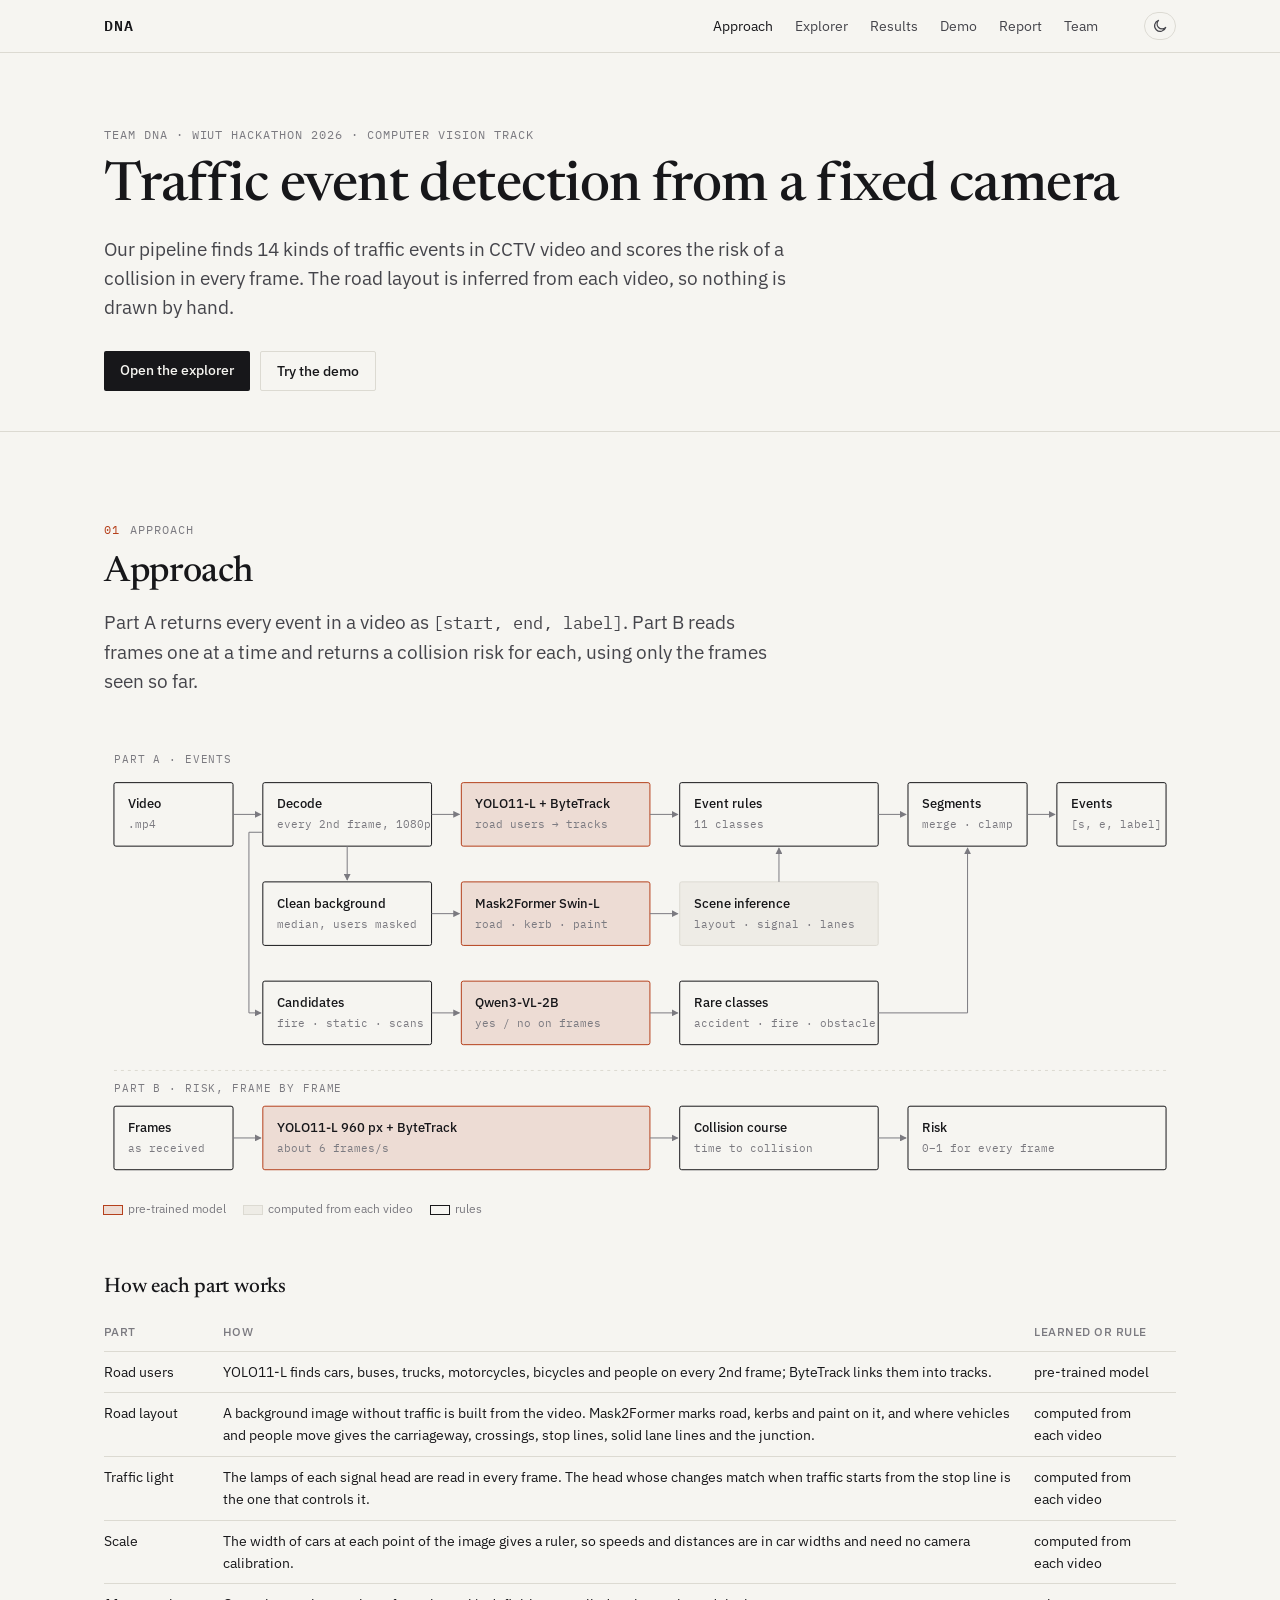
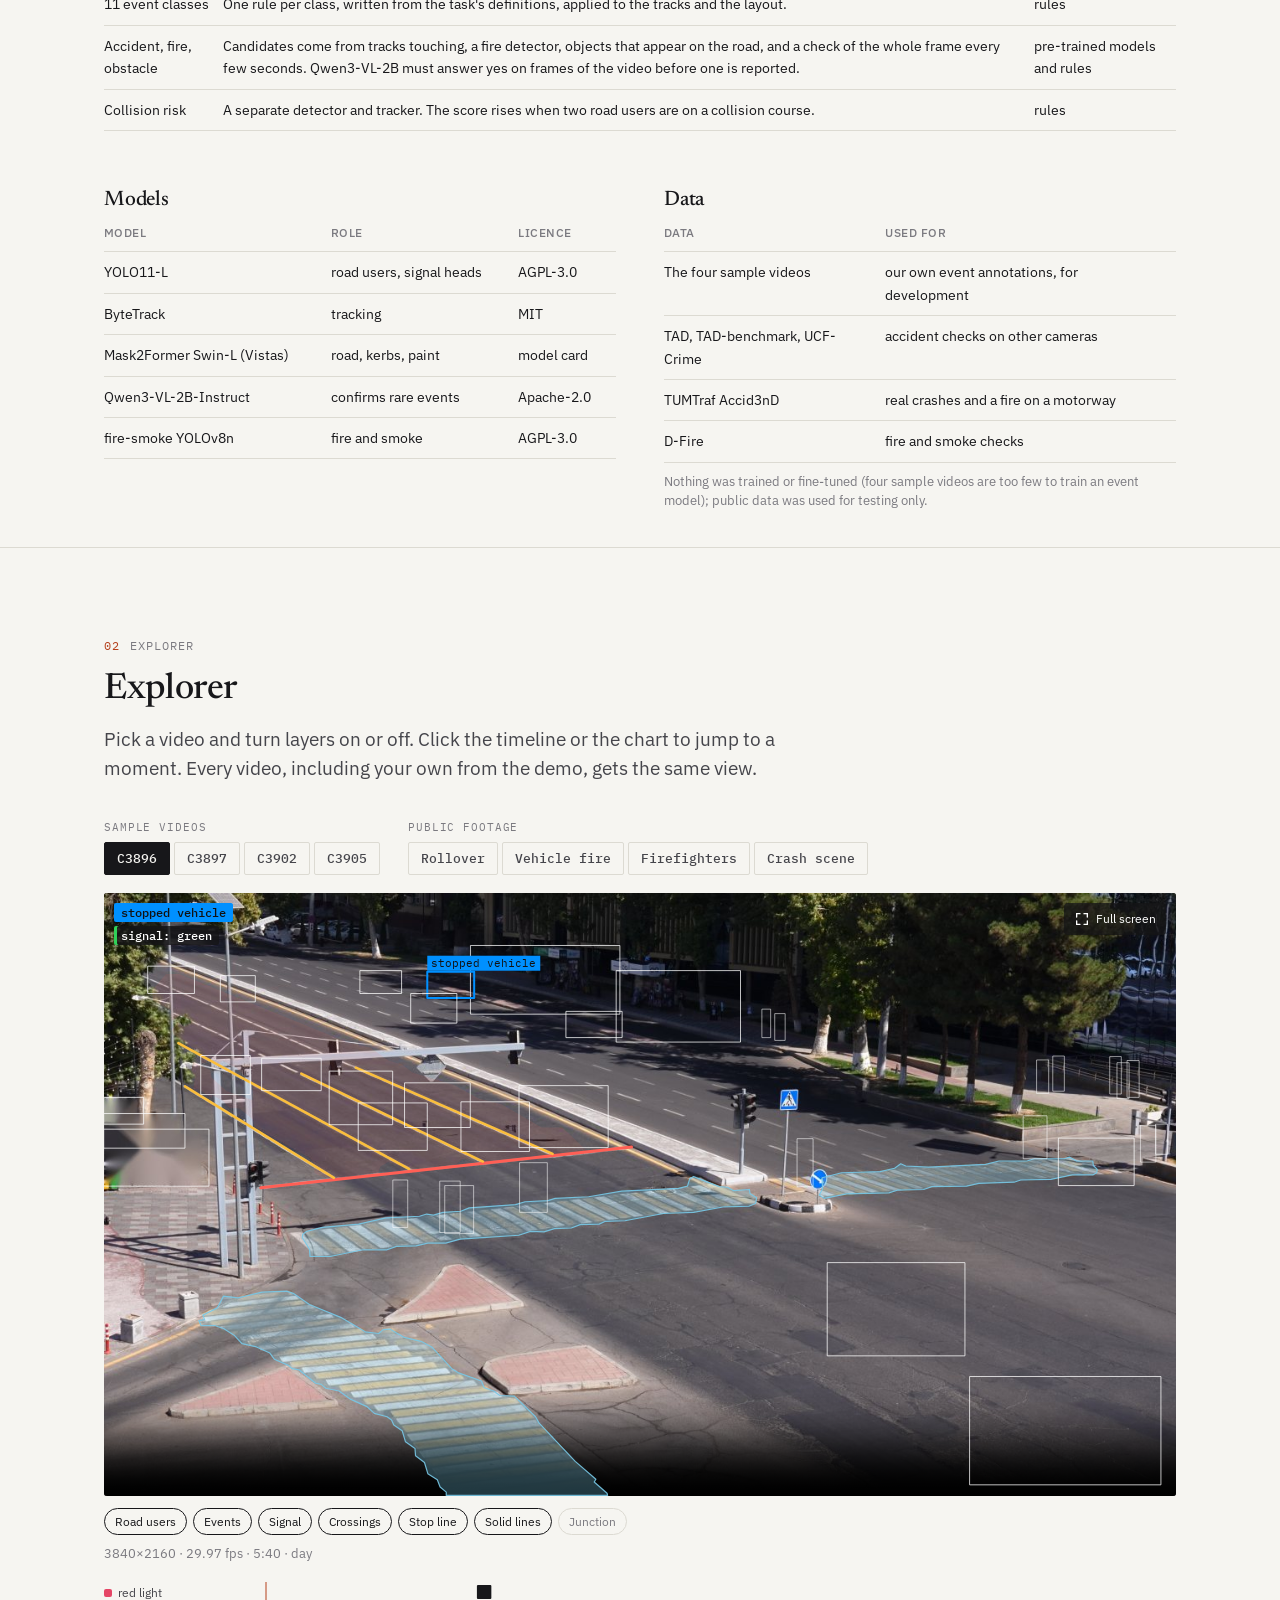
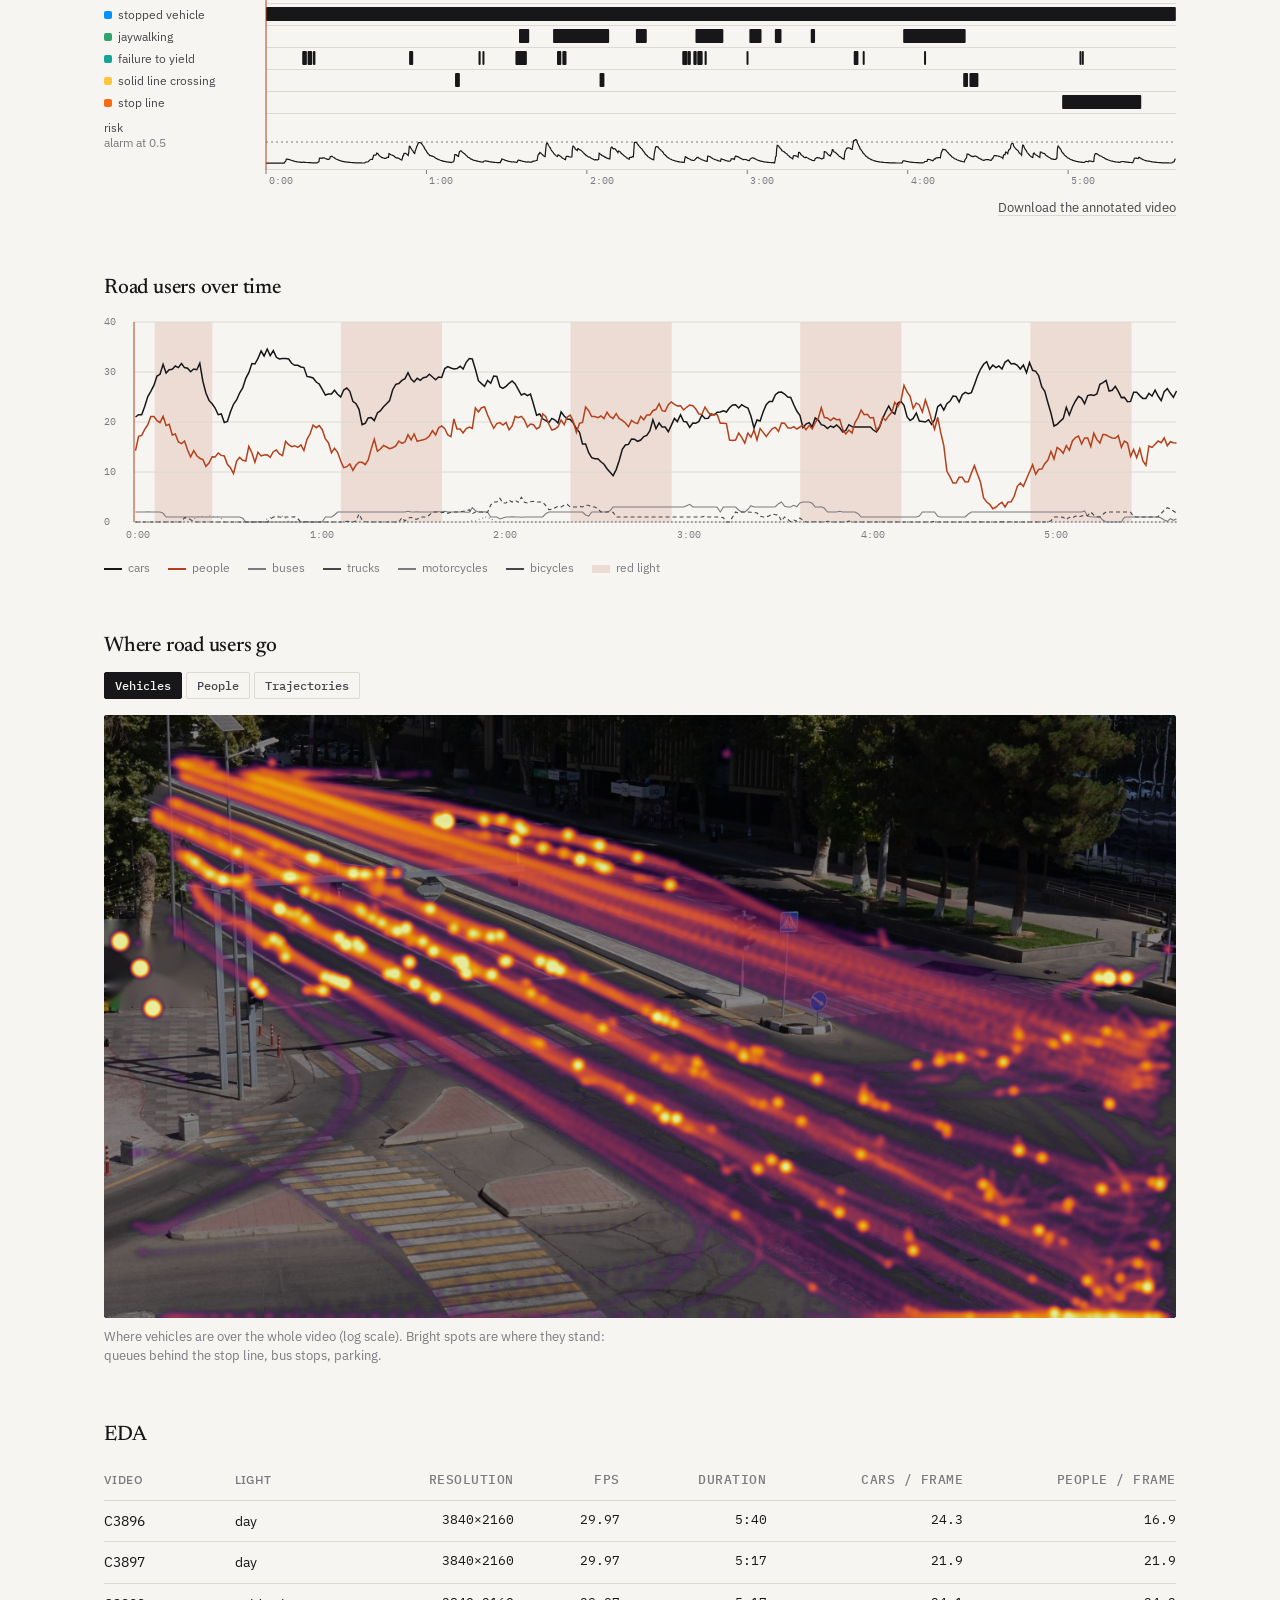
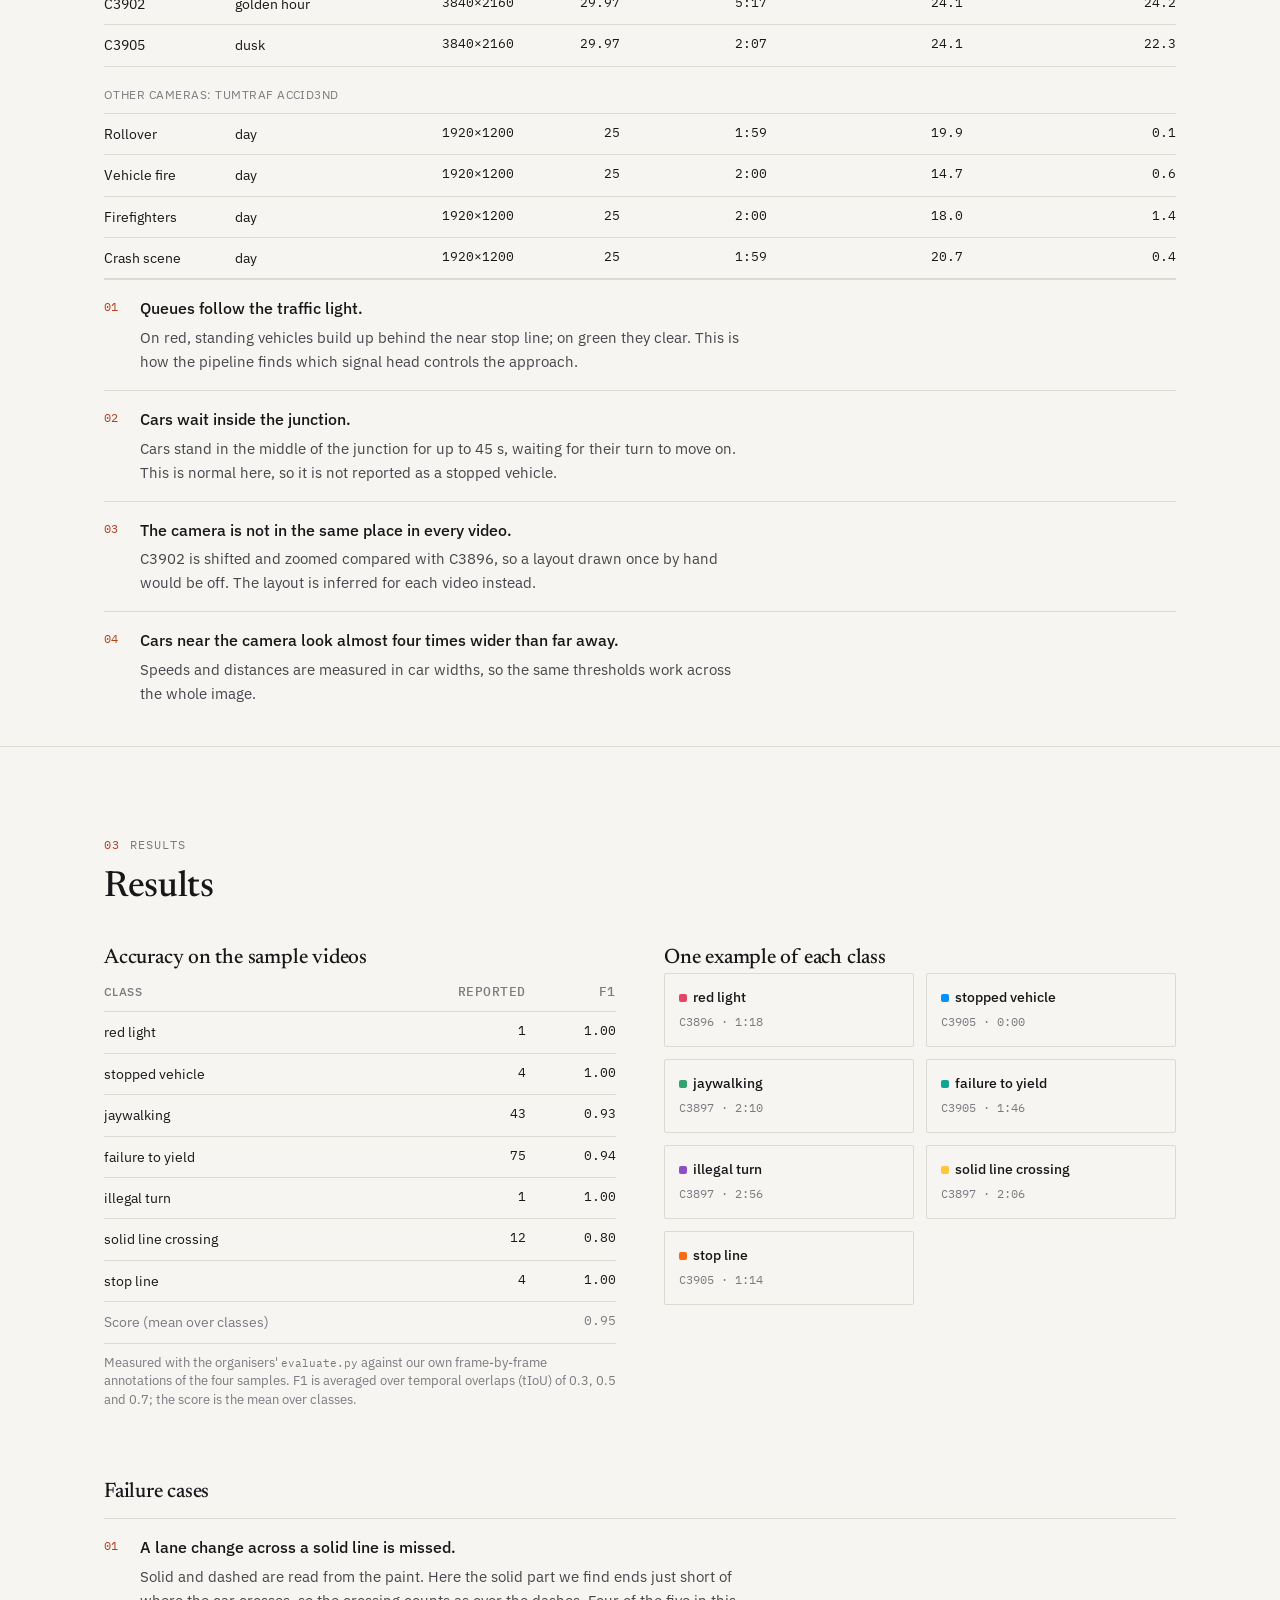
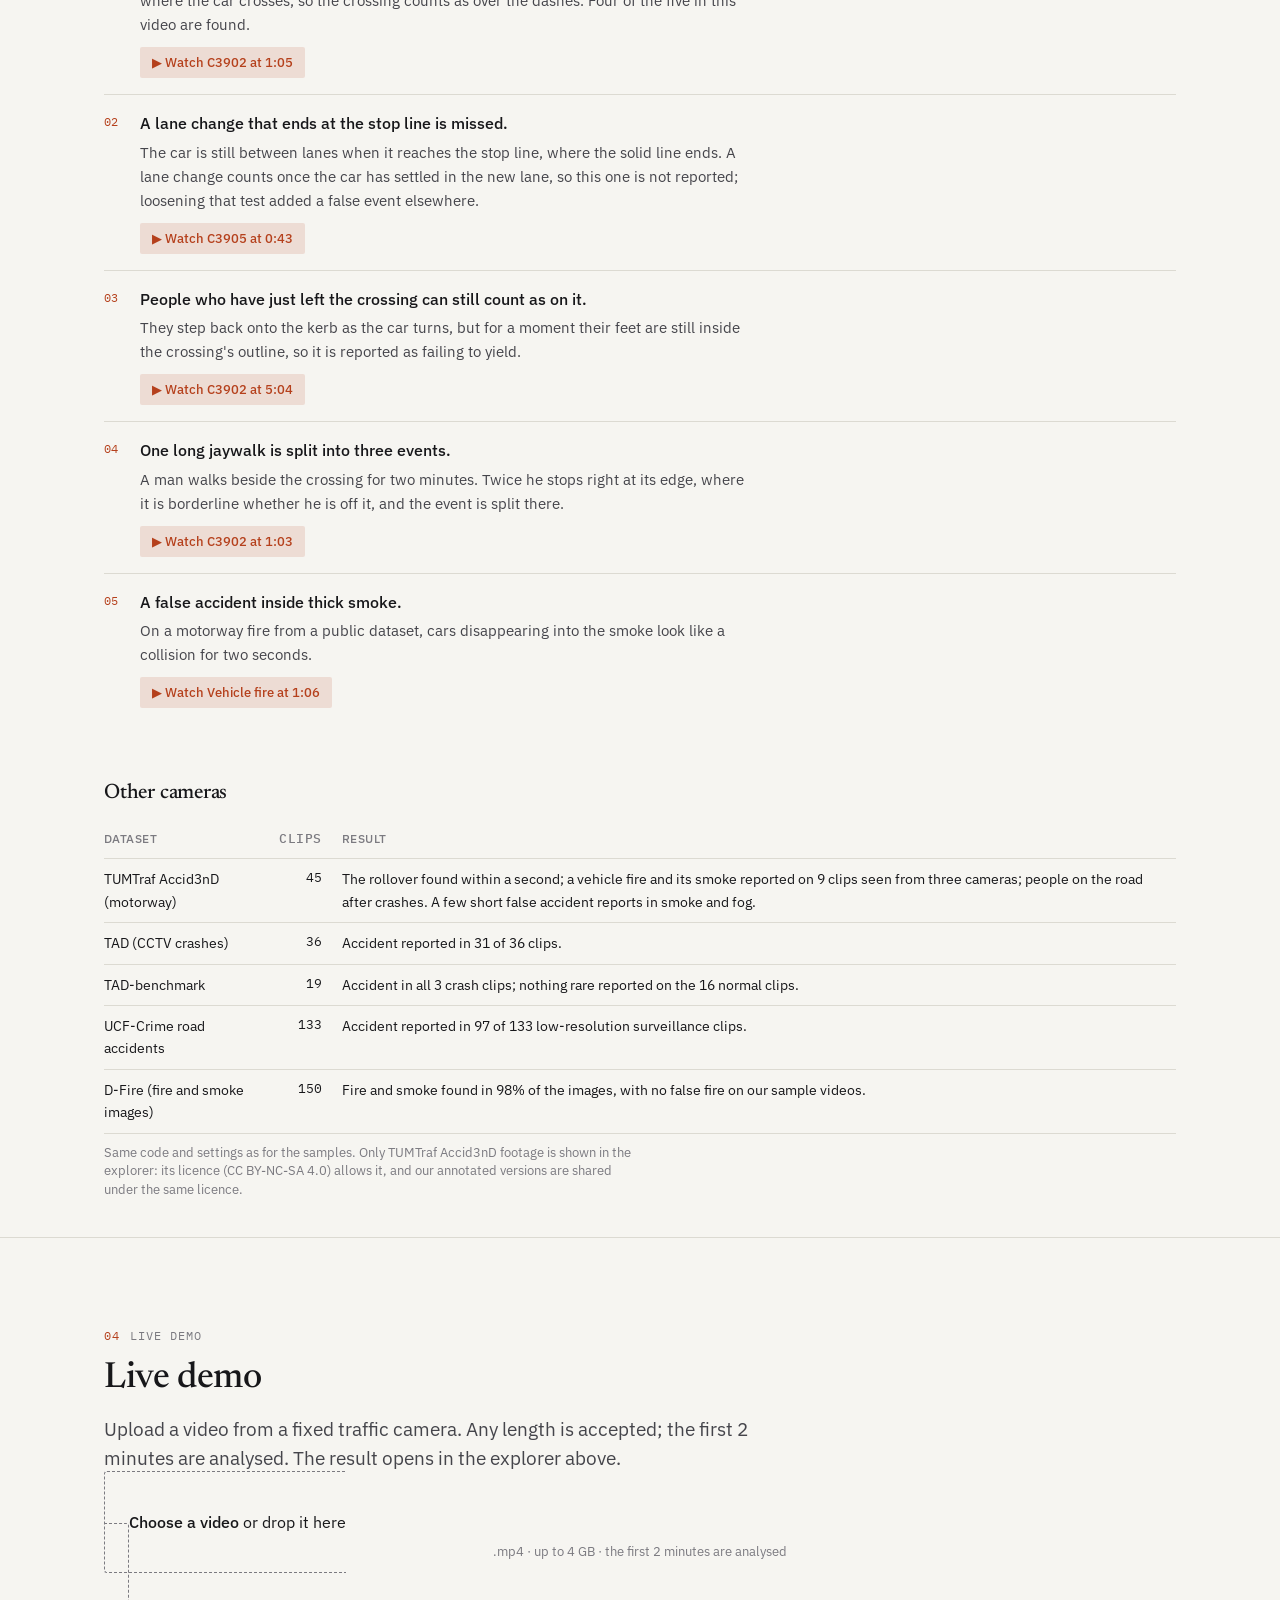
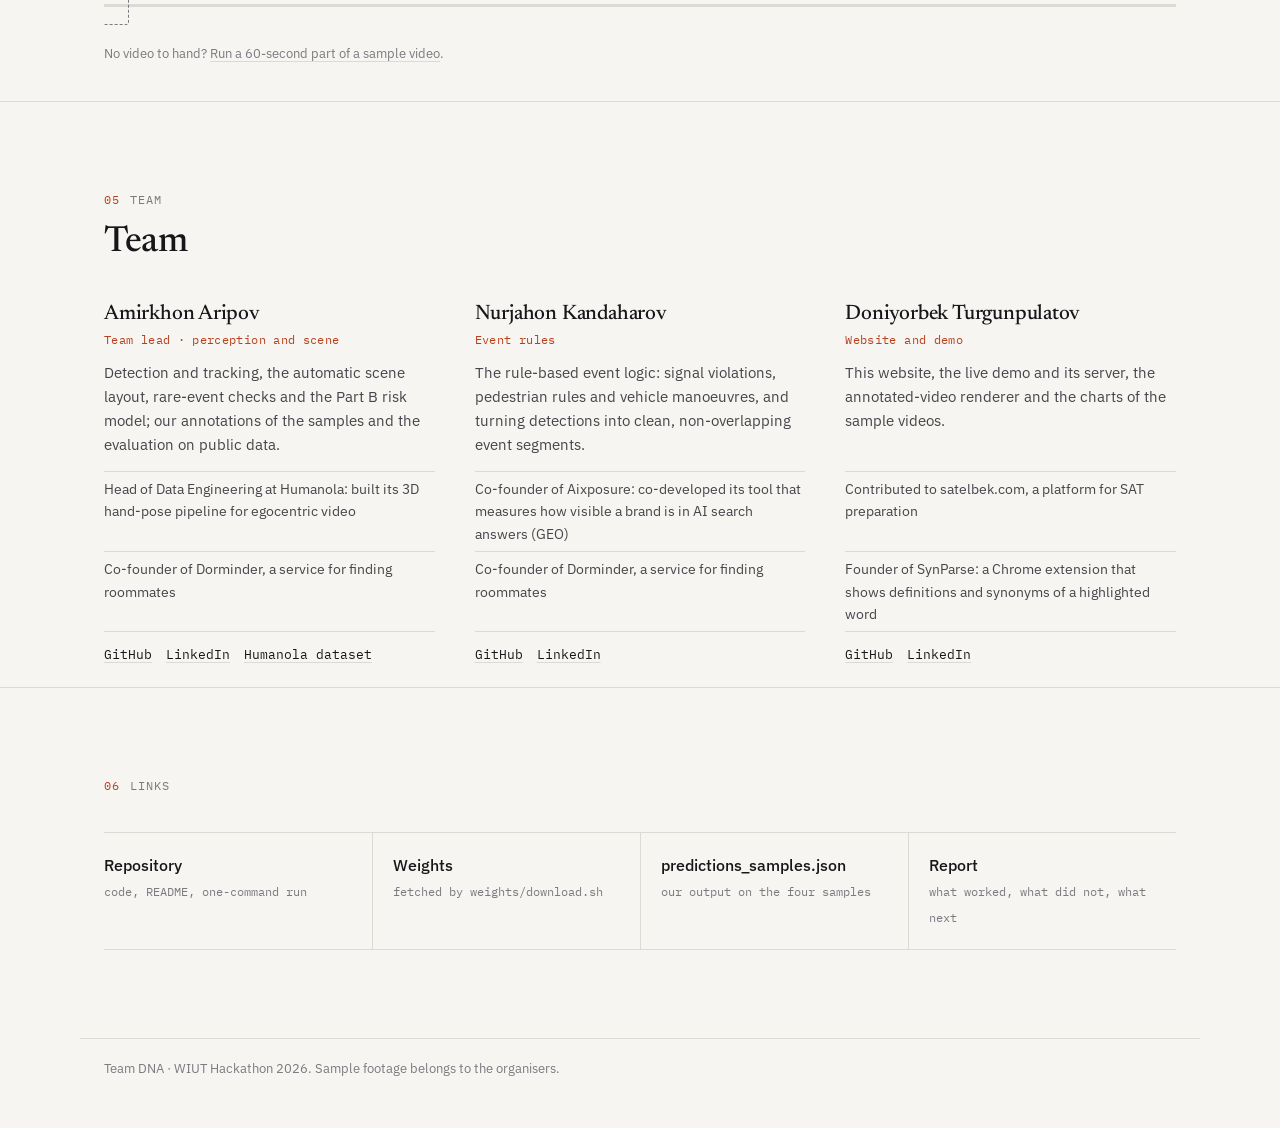
==== index.html @ f4c4dcb2 "Website" ====
<!doctype html>
<html lang="en">
<head>
<meta charset="utf-8">
<meta name="viewport" content="width=device-width, initial-scale=1">
<title>DNA — Traffic Event Detection</title>
<meta name="description" content="Team DNA, WIUT Hackathon 2026, computer vision track: traffic event detection and collision risk from a fixed CCTV camera.">
<link rel="preconnect" href="https://fonts.googleapis.com">
<link rel="preconnect" href="https://fonts.gstatic.com" crossorigin>
<link href="https://fonts.googleapis.com/css2?family=IBM+Plex+Mono:wght@400;500&family=IBM+Plex+Sans:wght@400;500&family=Newsreader:opsz,wght@6..72,500&display=swap" rel="stylesheet">
<link rel="stylesheet" href="assets/site.css">
<link rel="icon" href="data:image/svg+xml,%3Csvg xmlns='http://www.w3.org/2000/svg' viewBox='0 0 16 16'%3E%3Crect width='16' height='16' rx='3' fill='%2317171a'/%3E%3Ccircle cx='8' cy='4.5' r='2' fill='%23b5401c'/%3E%3Ccircle cx='8' cy='11.5' r='2' fill='%23f6f5f1'/%3E%3C/svg%3E">
</head>
<body>

<nav class="nav">
  <div class="wrap">
    <a class="brand" href="#top"><b>DNA</b></a>
    <ul>
      <li><a class="l" href="#approach">Approach</a></li>
      <li><a class="l" href="#explorer">Explorer</a></li>
      <li><a class="l" href="#results">Results</a></li>
      <li><a class="l" href="#demo">Demo</a></li>
      <li><a class="l" href="report.html">Report</a></li>
      <li><a class="l" href="#team">Team</a></li>
    </ul>
    <button class="theme" id="theme" aria-label="Switch between light and dark"></button>
  </div>
</nav>

<header class="hero" id="top">
  <div class="wrap">
    <div class="kicker">Team DNA · WIUT Hackathon 2026 · Computer vision track</div>
    <h1>Traffic event detection from a fixed camera</h1>
    <p class="lede">Our pipeline finds 14 kinds of traffic events in CCTV video and scores the risk of a collision in
      every frame. The road layout is inferred from each video, so nothing is drawn by hand.</p>
    <div class="actions">
      <a class="btn" href="#explorer">Open the explorer</a>
      <a class="btn ghost" href="#demo">Try the demo</a>
    </div>
  </div>
</header>

<hr>

<section id="approach">
  <div class="wrap">
    <div class="head">
      <div class="kicker"><span>01</span>Approach</div>
      <h2>Approach</h2>
      <p class="lede">Part A returns every event in a video as <code>[start, end, label]</code>. Part B reads frames one
        at a time and returns a collision risk for each, using only the frames seen so far.</p>
    </div>

    <div class="diagram" aria-label="Pipeline diagram">
      <svg viewBox="0 0 1080 450" role="img">
        <defs>
          <marker id="ah" viewBox="0 0 8 8" refX="7" refY="4" markerWidth="7" markerHeight="7" orient="auto">
            <path d="M0,0 L8,4 L0,8 z" class="arrow" style="stroke:none"/>
          </marker>
        </defs>
        <text class="lane" x="10" y="30">PART A · EVENTS</text>
        <g>
          <rect class="box" x="10" y="50" width="120" height="64" rx="2"/><text class="t" x="24" y="76">Video</text><text class="s" x="24" y="96">.mp4</text>
          <rect class="box" x="160" y="50" width="170" height="64" rx="2"/><text class="t" x="174" y="76">Decode</text><text class="s" x="174" y="96">every 2nd frame, 1080p</text>
          <rect class="box learn" x="360" y="50" width="190" height="64" rx="2"/><text class="t" x="374" y="76">YOLO11-L + ByteTrack</text><text class="s" x="374" y="96">road users → tracks</text>
          <rect class="box" x="580" y="50" width="200" height="64" rx="2"/><text class="t" x="594" y="76">Event rules</text><text class="s" x="594" y="96">11 classes</text>
          <rect class="box" x="810" y="50" width="120" height="64" rx="2"/><text class="t" x="824" y="76">Segments</text><text class="s" x="824" y="96">merge · clamp</text>
          <rect class="box" x="960" y="50" width="110" height="64" rx="2"/><text class="t" x="974" y="76">Events</text><text class="s" x="974" y="96">[s, e, label]</text>

          <rect class="box" x="160" y="150" width="170" height="64" rx="2"/><text class="t" x="174" y="176">Clean background</text><text class="s" x="174" y="196">median, users masked</text>
          <rect class="box learn" x="360" y="150" width="190" height="64" rx="2"/><text class="t" x="374" y="176">Mask2Former Swin-L</text><text class="s" x="374" y="196">road · kerb · paint</text>
          <rect class="box soft" x="580" y="150" width="200" height="64" rx="2"/><text class="t" x="594" y="176">Scene inference</text><text class="s" x="594" y="196">layout · signal · lanes</text>

          <rect class="box" x="160" y="250" width="170" height="64" rx="2"/><text class="t" x="174" y="276">Candidates</text><text class="s" x="174" y="296">fire · static · scans</text>
          <rect class="box learn" x="360" y="250" width="190" height="64" rx="2"/><text class="t" x="374" y="276">Qwen3-VL-2B</text><text class="s" x="374" y="296">yes / no on frames</text>
          <rect class="box" x="580" y="250" width="200" height="64" rx="2"/><text class="t" x="594" y="276">Rare classes</text><text class="s" x="594" y="296">accident · fire · obstacle</text>
        </g>
        <g>
          <path d="M130,82 H158" marker-end="url(#ah)"/><path d="M330,82 H358" marker-end="url(#ah)"/>
          <path d="M550,82 H578" marker-end="url(#ah)"/><path d="M780,82 H808" marker-end="url(#ah)"/>
          <path d="M930,82 H958" marker-end="url(#ah)"/>
          <path d="M245,114 V148" marker-end="url(#ah)"/>
          <path d="M330,182 H358" marker-end="url(#ah)"/><path d="M550,182 H578" marker-end="url(#ah)"/>
          <path d="M680,150 V116" marker-end="url(#ah)"/>
          <path d="M160,100 H146 V282 H158" marker-end="url(#ah)"/>
          <path d="M330,282 H358" marker-end="url(#ah)"/><path d="M550,282 H578" marker-end="url(#ah)"/>
          <path d="M780,282 H870 V116" marker-end="url(#ah)"/>
        </g>
        <line x1="10" x2="1070" y1="340" y2="340" stroke="var(--rule)" stroke-dasharray="3 4"/>
        <text class="lane" x="10" y="362">PART B · RISK, FRAME BY FRAME</text>
        <g>
          <rect class="box" x="10" y="376" width="120" height="64" rx="2"/><text class="t" x="24" y="402">Frames</text><text class="s" x="24" y="422">as received</text>
          <rect class="box learn" x="160" y="376" width="390" height="64" rx="2"/><text class="t" x="174" y="402">YOLO11-L 960 px + ByteTrack</text><text class="s" x="174" y="422">about 6 frames/s</text>
          <rect class="box" x="580" y="376" width="200" height="64" rx="2"/><text class="t" x="594" y="402">Collision course</text><text class="s" x="594" y="422">time to collision</text>
          <rect class="box" x="810" y="376" width="260" height="64" rx="2"/><text class="t" x="824" y="402">Risk</text><text class="s" x="824" y="422">0–1 for every frame</text>
          <path d="M130,408 H158" marker-end="url(#ah)"/><path d="M550,408 H578" marker-end="url(#ah)"/><path d="M780,408 H808" marker-end="url(#ah)"/>
        </g>
      </svg>
    </div>
    <div class="legend">
      <span><i style="background:var(--accent-soft);outline:1px solid var(--accent)"></i>pre-trained model</span>
      <span><i style="background:var(--panel);outline:1px solid var(--rule)"></i>computed from each video</span>
      <span><i style="outline:1px solid var(--ink)"></i>rules</span>
    </div>

    <div class="block">
      <h3>How each part works</h3>
      <div class="tbl"><table>
        <thead><tr><th>Part</th><th>How</th><th>Learned or rule</th></tr></thead>
        <tbody>
          <tr><td>Road users</td><td>YOLO11-L finds cars, buses, trucks, motorcycles, bicycles and people on every 2nd frame;
            ByteTrack links them into tracks.</td><td>pre-trained model</td></tr>
          <tr><td>Road layout</td><td>A background image without traffic is built from the video. Mask2Former marks road, kerbs
            and paint on it, and where vehicles and people move gives the carriageway, crossings, stop lines, solid lane lines
            and the junction.</td><td>computed from each video</td></tr>
          <tr><td>Traffic light</td><td>The lamps of each signal head are read in every frame. The head whose changes match when
            traffic starts from the stop line is the one that controls it.</td><td>computed from each video</td></tr>
          <tr><td>Scale</td><td>The width of cars at each point of the image gives a ruler, so speeds and distances are in car
            widths and need no camera calibration.</td><td>computed from each video</td></tr>
          <tr><td>11 event classes</td><td>One rule per class, written from the task's definitions, applied to the tracks and the
            layout.</td><td>rules</td></tr>
          <tr><td>Accident, fire, obstacle</td><td>Candidates come from tracks touching, a fire detector, objects that appear on the
            road, and a check of the whole frame every few seconds. Qwen3-VL-2B must answer yes on frames of the video before
            one is reported.</td><td>pre-trained models and rules</td></tr>
          <tr><td>Collision risk</td><td>A separate detector and tracker. The score rises when two road users are on a collision
            course.</td><td>rules</td></tr>
        </tbody>
      </table></div>
    </div>

    <div class="block cols">
      <div>
        <h3>Models</h3>
        <div class="tbl"><table>
          <thead><tr><th>Model</th><th>Role</th><th>Licence</th></tr></thead>
          <tbody>
            <tr><td>YOLO11-L</td><td>road users, signal heads</td><td>AGPL-3.0</td></tr>
            <tr><td>ByteTrack</td><td>tracking</td><td>MIT</td></tr>
            <tr><td>Mask2Former Swin-L (Vistas)</td><td>road, kerbs, paint</td><td>model card</td></tr>
            <tr><td>Qwen3-VL-2B-Instruct</td><td>confirms rare events</td><td>Apache-2.0</td></tr>
            <tr><td>fire-smoke YOLOv8n</td><td>fire and smoke</td><td>AGPL-3.0</td></tr>
          </tbody>
        </table></div>
      </div>
      <div>
        <h3>Data</h3>
        <div class="tbl"><table>
          <thead><tr><th>Data</th><th>Used for</th></tr></thead>
          <tbody>
            <tr><td>The four sample videos</td><td>our own event annotations, for development</td></tr>
            <tr><td>TAD, TAD-benchmark, UCF-Crime</td><td>accident checks on other cameras</td></tr>
            <tr><td>TUMTraf Accid3nD</td><td>real crashes and a fire on a motorway</td></tr>
            <tr><td>D-Fire</td><td>fire and smoke checks</td></tr>
          </tbody>
        </table></div>
        <p class="caption">Nothing was trained or fine-tuned (four sample videos are too few to train an event model); public data was used for testing only.</p>
      </div>
    </div>
  </div>
</section>

<hr>

<section id="explorer">
  <div class="wrap">
    <div class="head">
      <div class="kicker"><span>02</span>Explorer</div>
      <h2>Explorer</h2>
      <p class="lede">Pick a video and turn layers on or off. Click the timeline or the chart to jump to a moment. Every video, including your own from the demo, gets the same view.</p>
    </div>
    <div class="clip-groups" id="clip-groups"></div>
    <div class="stage" id="stage">
      <video id="video" playsinline preload="metadata" controls controlslist="nofullscreen"></video>
      <button class="fs" id="fullscreen" aria-label="Full screen" title="Full screen"><svg viewBox="0 0 24 24" width="16" height="16" fill="none" stroke="currentColor" stroke-width="2" stroke-linecap="round"><path d="M4 9V4h5M20 9V4h-5M4 15v5h5M20 15v5h-5"/></svg></button>
      <canvas id="overlay"></canvas>
      <div class="chips" id="active"></div>
    </div>
    <div class="layers" id="layers"></div>
    <p class="caption" id="clip-info"></p>
    <div class="tl" id="timeline"></div>
    <div class="row-between">
      <span></span>
      <a class="small-link" id="download" href="#" download>Download the annotated video</a>
    </div>
    <div class="block">
      <h3>Road users over time</h3>
      <div class="chart" id="counts-chart"></div>
      <div class="legend" id="counts-legend"></div>
    </div>

    <div class="block">
      <h3>Where road users go</h3>
      <div class="tabs small" id="map-tabs" role="tablist"></div>
      <div class="viewer"><canvas id="map"></canvas></div>
      <p class="caption" id="map-caption"></p>
    </div>

    <div class="block" id="eda">
      <h3>EDA</h3>
      <div class="tbl"><table id="eda-table">
        <thead><tr><th>Video</th><th>Light</th><th class="n">Resolution</th><th class="n">fps</th><th class="n">Duration</th><th class="n">Cars / frame</th><th class="n">People / frame</th></tr></thead>
        <tbody></tbody>
      </table></div>
      <ol class="findings">
        <li><div><b>Queues follow the traffic light.</b><p>On red, standing vehicles build up behind the near stop line; on
          green they clear. This is how the pipeline finds which signal head controls the approach.</p></div></li>
        <li><div><b>Cars wait inside the junction.</b><p>Cars stand in the middle of the junction for up to 45 s, waiting for
          their turn to move on. This is normal here, so it is not reported as a stopped vehicle.</p></div></li>
        <li><div><b>The camera is not in the same place in every video.</b><p>C3902 is shifted and zoomed compared with C3896,
          so a layout drawn once by hand would be off. The layout is inferred for each video instead.</p></div></li>
        <li><div><b>Cars near the camera look almost four times wider than far away.</b><p>Speeds and distances are measured
          in car widths, so the same thresholds work across the whole image.</p></div></li>
      </ol>
    </div>
  </div>
</section>

<hr>

<section id="results">
  <div class="wrap">
    <div class="head">
      <div class="kicker"><span>03</span>Results</div>
      <h2>Results</h2>
    </div>
    <div class="cols">
      <div>
        <h3>Accuracy on the sample videos</h3>
        <div class="tbl"><table id="class-table">
          <thead><tr><th>Class</th><th class="n">Reported</th><th class="n">F1</th></tr></thead>
          <tbody></tbody>
        </table></div>
        <p class="caption">Measured with the organisers' <code>evaluate.py</code> against our own frame-by-frame
          annotations of the four samples. F1 is averaged over temporal overlaps (tIoU) of 0.3, 0.5 and 0.7; the score
          is the mean over classes.</p>
      </div>
      <div>
        <h3>One example of each class</h3>
        <div class="examples" id="examples"></div>
      </div>
    </div>

    <div class="block">
      <h3>Failure cases</h3>
      <ol class="findings" id="failures"></ol>
    </div>

    <div class="block">
      <h3>Other cameras</h3>
      <div class="tbl"><table id="public-table">
        <thead><tr><th>Dataset</th><th class="n">Clips</th><th>Result</th></tr></thead>
        <tbody></tbody>
      </table></div>
      <p class="caption">Same code and settings as for the samples. Only TUMTraf Accid3nD footage is shown in the explorer:
        its licence (CC BY-NC-SA 4.0) allows it, and our annotated versions are shared under the same licence.</p>
    </div>
  </div>
</section>

<hr>

<section id="demo">
  <div class="wrap">
    <div class="head">
      <div class="kicker"><span>04</span>Live demo</div>
      <h2>Live demo</h2>
      <p class="lede">Upload a video from a fixed traffic camera. Any length is accepted; the first 2 minutes are analysed.
        The result opens in the explorer above.</p>
    </div>
    <label class="drop" id="drop">
      <input type="file" accept="video/mp4,video/quicktime" hidden id="file">
      <b>Choose a video</b> or drop it here
      <small>.mp4 · up to 4 GB · the first 2 minutes are analysed</small>
    </label>
    <div class="progress"><div id="bar"></div></div>
    <div class="status" id="status"></div>
    <p class="caption">No video to hand? <a href="#" id="try-sample">Run a 60-second part of a sample video</a>.</p>
  </div>
</section>

<hr>

<section id="team">
  <div class="wrap">
    <div class="head">
      <div class="kicker"><span>05</span>Team</div>
      <h2>Team</h2>
    </div>
    <div class="team">
      <div class="person">
        <h3>Amirkhon Aripov</h3>
        <div class="role">Team lead · perception and scene</div>
        <p>Detection and tracking, the automatic scene layout, rare-event checks and the Part B risk model; our
          annotations of the samples and the evaluation on public data.</p>
        <ul>
          <li>Head of Data Engineering at Humanola: built its 3D hand-pose pipeline for egocentric video</li>
          <li>Co-founder of Dorminder, a service for finding roommates</li>
        </ul>
        <div class="links">
          <a href="https://github.com/amirkhonaripov">GitHub</a>
          <a href="https://www.linkedin.com/in/amirkhonaripov/">LinkedIn</a>
          <a href="https://huggingface.co/datasets/humanola-inc/egocentric_labeled">Humanola dataset</a>
        </div>
      </div>
      <div class="person">
        <h3>Nurjahon Kandaharov</h3>
        <div class="role">Event rules</div>
        <p>The rule-based event logic: signal violations, pedestrian rules and vehicle manoeuvres, and turning
          detections into clean, non-overlapping event segments.</p>
        <ul>
          <li>Co-founder of Aixposure: co-developed its tool that measures how visible a brand is in AI search answers (GEO)</li>
          <li>Co-founder of Dorminder, a service for finding roommates</li>
        </ul>
        <div class="links">
          <a href="https://github.com/nurikProger">GitHub</a>
          <a href="https://www.linkedin.com/in/nurjahon-kandaharov-605637275">LinkedIn</a>
        </div>
      </div>
      <div class="person">
        <h3>Doniyorbek Turgunpulatov</h3>
        <div class="role">Website and demo</div>
        <p>This website, the live demo and its server, the annotated-video renderer and the charts of the sample
          videos.</p>
        <ul>
          <li>Contributed to satelbek.com, a platform for SAT preparation</li>
          <li>Founder of SynParse: a Chrome extension that shows definitions and synonyms of a highlighted word</li>
        </ul>
        <div class="links">
          <a href="https://github.com/Doniyorbek2006">GitHub</a>
          <a href="https://www.linkedin.com/in/doniyorbek-turgunpulatov-710025347/">LinkedIn</a>
        </div>
      </div>
    </div>
  </div>
</section>

<hr>

<section id="links">
  <div class="wrap">
    <div class="head"><div class="kicker"><span>06</span>Links</div></div>
    <div class="linklist">
      <a href="https://github.com/amirkhonaripov/dna-traffic-events" id="link-repo"><b>Repository</b><small>code, README, one-command run</small></a>
      <a href="https://github.com/amirkhonaripov/dna-traffic-events/tree/main/weights" id="link-weights"><b>Weights</b><small>fetched by weights/download.sh</small></a>
      <a href="data/predictions_samples.json"><b>predictions_samples.json</b><small>our output on the four samples</small></a>
      <a href="report.html"><b>Report</b><small>what worked, what did not, what next</small></a>
    </div>
  </div>
</section>

<footer>
  <div class="wrap">
    <span>Team DNA · WIUT Hackathon 2026. Sample footage belongs to the organisers.</span>
  </div>
</footer>

<script src="assets/site.js"></script>
</body>
</html>
---- assets/site.css ----
:root {
  --paper: #f6f5f1;
  --panel: #eeece6;
  --ink: #17171a;
  --ink-2: #45454b;
  --muted: #7b7a80;
  --rule: #dcdad2;
  --accent: #b5401c;
  --accent-soft: #b5401c22;
  --media: #0f0f11;
  --serif: "Newsreader", Georgia, serif;
  --sans: "IBM Plex Sans", system-ui, sans-serif;
  --mono: "IBM Plex Mono", ui-monospace, monospace;
  --w: 1120px;
  color-scheme: light;
}
@media (prefers-color-scheme: dark) {
  :root:not([data-theme="light"]) {
    --paper: #131315; --panel: #1b1b1e; --ink: #ecebe6; --ink-2: #c3c2bd; --muted: #8d8c91;
    --rule: #2c2c30; --accent: #e0714d; --accent-soft: #e0714d26; color-scheme: dark;
  }
}
:root[data-theme="dark"] {
  --paper: #131315; --panel: #1b1b1e; --ink: #ecebe6; --ink-2: #c3c2bd; --muted: #8d8c91;
  --rule: #2c2c30; --accent: #e0714d; --accent-soft: #e0714d26; color-scheme: dark;
}

* { box-sizing: border-box; }
html { scroll-behavior: smooth; scroll-padding-top: 64px; }
body {
  margin: 0; background: var(--paper); color: var(--ink);
  font: 400 16px/1.6 var(--sans); -webkit-font-smoothing: antialiased;
}
a { color: inherit; text-decoration-color: var(--rule); text-underline-offset: 3px; }
a:hover { text-decoration-color: var(--accent); }
img, video { display: block; max-width: 100%; }
h1, h2, h3 { font-family: var(--serif); font-weight: 500; letter-spacing: -0.01em; margin: 0; }
h1 { font-size: clamp(34px, 5vw, 54px); line-height: 1.08; }
h2 { font-size: clamp(26px, 3.4vw, 36px); line-height: 1.15; }
h3 { font-size: 21px; line-height: 1.3; }
p { margin: 0 0 1em; max-width: 68ch; color: var(--ink-2); }
code, .mono { font-family: var(--mono); font-size: 0.88em; }
.wrap { max-width: var(--w); margin: 0 auto; padding: 0 24px; }

/* nav */
.nav {
  position: sticky; top: 0; z-index: 10; background: color-mix(in srgb, var(--paper) 92%, transparent);
  backdrop-filter: blur(8px); border-bottom: 1px solid var(--rule);
}
.nav .wrap { display: flex; align-items: center; gap: 28px; height: 52px; }
.brand { font-family: var(--mono); font-size: 13px; letter-spacing: 0.02em; text-decoration: none; white-space: nowrap; }
.brand b { font-weight: 600; }
.nav ul { display: flex; gap: 22px; list-style: none; margin: 0 0 0 auto; padding: 0; overflow-x: auto; scrollbar-width: none; }
.nav ul::-webkit-scrollbar { display: none; }
.nav a.l { font-size: 14px; color: var(--ink-2); text-decoration: none; white-space: nowrap; }
.nav a.l:hover, .nav a.l.on { color: var(--ink); }
.nav a.l.on { box-shadow: inset 0 -2px 0 var(--accent); padding-bottom: 14px; }

/* sections */
section { padding: 88px 0 24px; }
.kicker { font-family: var(--mono); font-size: 12px; letter-spacing: 0.08em; text-transform: uppercase; color: var(--muted); margin-bottom: 14px; }
.kicker span { color: var(--accent); margin-right: 10px; }
.lede { font-size: 19px; line-height: 1.55; color: var(--ink-2); max-width: 62ch; margin-top: 18px; }
.head { margin-bottom: 36px; }
.head p { margin-top: 14px; }
hr { border: 0; border-top: 1px solid var(--rule); margin: 0; }

/* hero */
.hero { padding: 72px 0 40px; }
.hero .grid { display: grid; grid-template-columns: 1fr; gap: 40px; }
.facts { display: grid; grid-template-columns: repeat(4, 1fr); border-top: 1px solid var(--rule); border-bottom: 1px solid var(--rule); margin-top: 36px; }
.facts div { padding: 16px 18px 16px 0; }
.facts div + div { padding-left: 18px; border-left: 1px solid var(--rule); }
.facts b { display: block; font: 500 28px/1.1 var(--serif); }
.facts small { color: var(--muted); font-size: 13px; line-height: 1.35; display: block; margin-top: 6px; }
.poster { position: relative; background: var(--media); border-radius: 3px; overflow: hidden; }
.poster video { width: 100%; }
figcaption, .caption { font-size: 13px; color: var(--muted); margin-top: 10px; line-height: 1.45; }

/* layout helpers */
.cols { display: grid; grid-template-columns: 1fr 1fr; gap: 48px; }
.cols-3 { display: grid; grid-template-columns: repeat(3, 1fr); gap: 32px; }
.stack > * + * { margin-top: 20px; }
.block { margin-top: 56px; }
.block > h3 { margin-bottom: 12px; }

/* tables */
table { border-collapse: collapse; width: 100%; font-size: 14px; }
th, td { text-align: left; padding: 9px 12px 9px 0; border-bottom: 1px solid var(--rule); vertical-align: top; }
th { font-weight: 500; color: var(--muted); font-size: 12px; letter-spacing: 0.04em; text-transform: uppercase; }
td.n, th.n { text-align: right; font-family: var(--mono); font-size: 13px; padding-right: 0; padding-left: 12px; white-space: nowrap; }
td.n:not(:last-child), th.n:not(:last-child) { padding-right: 20px; }
.tbl { overflow-x: auto; }
tr.sub td { color: var(--muted); }
tr.group td { color: var(--muted); font-size: 12px; letter-spacing: .04em; text-transform: uppercase; padding-top: 18px; }

/* tabs */
.tabs { display: flex; gap: 4px; flex-wrap: wrap; margin-bottom: 16px; }
.tabs button {
  font: 500 13px var(--mono); padding: 7px 12px; border: 1px solid var(--rule); background: transparent;
  color: var(--ink-2); border-radius: 2px; cursor: pointer;
}
.tabs button:hover { color: var(--ink); border-color: var(--muted); }
.tabs button[aria-selected="true"] { background: var(--ink); color: var(--paper); border-color: var(--ink); }
.tabs.small button { font-size: 12px; padding: 5px 10px; }

/* player + timeline */
.player { background: var(--media); border-radius: 3px; overflow: hidden; }
.player video { width: 100%; aspect-ratio: 1280 / 784; background: var(--media); }
.tl { margin-top: 18px; display: grid; grid-template-columns: 150px 1fr; column-gap: 12px; font-size: 12px; }
.tl .name { color: var(--ink-2); height: 22px; line-height: 22px; white-space: nowrap; overflow: hidden; text-overflow: ellipsis; }
.tl .name.risk { height: 56px; line-height: 1.3; padding-top: 6px; }
.tl svg { width: 100%; display: block; overflow: visible; }
.tl .track { position: relative; }
.tl rect.ev { cursor: pointer; }
.tl .axis text { fill: var(--muted); font: 10px var(--mono); }
.legend { display: flex; gap: 18px; flex-wrap: wrap; font-size: 12px; color: var(--muted); margin-top: 12px; }
.legend i { display: inline-block; width: 18px; height: 8px; vertical-align: middle; margin-right: 6px; }
.legend i.ok { background: var(--ink); }
.legend i.fp { background: var(--accent); }
.legend i.gt { height: 3px; background: var(--muted); }
.legend i.miss { height: 3px; background: repeating-linear-gradient(90deg, var(--accent) 0 3px, transparent 3px 5px); }

/* images with a switcher */
.viewer { position: relative; background: var(--media); border-radius: 3px; overflow: hidden; }
.viewer img { width: 100%; }
.viewer svg { position: absolute; inset: 0; width: 100%; height: 100%; }
.toggles { display: flex; flex-wrap: wrap; gap: 6px 16px; margin-top: 12px; font-size: 13px; color: var(--ink-2); }
.toggles label { display: inline-flex; align-items: center; gap: 6px; cursor: pointer; }
.toggles i { width: 12px; height: 3px; display: inline-block; }

/* charts */
.chart svg { width: 100%; display: block; overflow: visible; }
.chart text { fill: var(--muted); font: 10px var(--mono); }
.chart .grid line { stroke: var(--rule); }

/* findings list */
ol.findings { list-style: none; padding: 0; margin: 0; counter-reset: f; }
ol.findings li { counter-increment: f; display: grid; grid-template-columns: 36px 1fr; padding: 16px 0; border-top: 1px solid var(--rule); }
ol.findings li::before { content: counter(f, decimal-leading-zero); font: 12px var(--mono); color: var(--accent); padding-top: 3px; }
ol.findings b { font-weight: 500; color: var(--ink); }
ol.findings p { margin: 4px 0 0; font-size: 15px; }

/* examples grid */
.examples { display: grid; grid-template-columns: repeat(auto-fill, minmax(200px, 1fr)); gap: 12px; }
.examples button {
  text-align: left; padding: 12px 14px; border: 1px solid var(--rule); background: transparent; color: var(--ink);
  border-radius: 2px; cursor: pointer; font: inherit;
}
.examples button:hover { border-color: var(--ink); }
.examples b { display: block; font-weight: 500; font-size: 14px; }
.examples small { color: var(--muted); font: 12px var(--mono); }

/* diagram */
.diagram { overflow-x: auto; }
.diagram svg { min-width: 760px; width: 100%; }
.diagram .box { fill: var(--paper); stroke: var(--ink); stroke-width: 1; }
.diagram .box.soft { fill: var(--panel); stroke: var(--rule); }
.diagram .box.learn { fill: var(--accent-soft); stroke: var(--accent); }
.diagram text { fill: var(--ink); font: 12.5px var(--sans); }
.diagram text.t { font: 500 13px var(--sans); }
.diagram text.s { fill: var(--muted); font: 11px var(--mono); }
.diagram text.lane { fill: var(--muted); font: 11px var(--mono); letter-spacing: 0.08em; }
.diagram path { stroke: var(--muted); fill: none; stroke-width: 1; }
.diagram .arrow { fill: var(--muted); }

/* demo */
.drop {
  border: 1px dashed var(--muted); border-radius: 3px; padding: 40px 24px; text-align: center; cursor: pointer;
  transition: border-color .15s, background .15s;
}
.drop:hover, .drop.over { border-color: var(--ink); background: var(--panel); }
.drop b { font-weight: 500; }
.drop small { display: block; color: var(--muted); margin-top: 6px; }
.progress { height: 3px; background: var(--rule); margin-top: 16px; overflow: hidden; }
.progress div { height: 100%; width: 0; background: var(--accent); transition: width .3s; }
.status { font: 13px var(--mono); color: var(--muted); margin-top: 10px; min-height: 1.4em; }
.btn {
  display: inline-block; font: 500 14px var(--sans); padding: 10px 16px; background: var(--ink); color: var(--paper);
  border: 0; border-radius: 2px; text-decoration: none; cursor: pointer;
}
.btn.ghost { background: transparent; color: var(--ink); border: 1px solid var(--rule); }

/* team */
.team { display: grid; grid-template-columns: repeat(3, 1fr); gap: 40px; }
.person h3 { margin-bottom: 4px; }
.person .role { font: 12px var(--mono); color: var(--accent); letter-spacing: 0.03em; margin-bottom: 14px; }
.person p { font-size: 15px; }
.person ul { list-style: none; padding: 0; margin: 0 0 14px; font-size: 14px; color: var(--ink-2); }
.person ul li { padding: 6px 0; border-top: 1px solid var(--rule); }
.person .links { font: 13px var(--mono); display: flex; gap: 14px; flex-wrap: wrap; }

/* links */
.linklist { display: grid; grid-template-columns: repeat(3, 1fr); border-top: 1px solid var(--rule); }
.linklist a { padding: 20px 20px 20px 0; text-decoration: none; border-bottom: 1px solid var(--rule); }
.linklist a + a { padding-left: 20px; border-left: 1px solid var(--rule); }
.linklist b { display: block; font-weight: 500; }
.linklist small { color: var(--muted); font: 12px var(--mono); }
.linklist a:hover b { color: var(--accent); }

footer { padding: 64px 0 48px; color: var(--muted); font-size: 13px; }
footer .wrap { display: flex; justify-content: space-between; gap: 16px; flex-wrap: wrap; border-top: 1px solid var(--rule); padding-top: 20px; }
.theme { background: none; border: 0; color: var(--muted); font: 13px var(--mono); cursor: pointer; padding: 0; }

/* report page */
.report { max-width: 760px; }
.report h2 { font-size: 26px; margin: 40px 0 10px; }
.report p, .report li { color: var(--ink-2); }
.report ul { padding-left: 18px; }
.report li { margin: 4px 0; }

@media (max-width: 860px) {
  .cols, .cols-3, .team { grid-template-columns: 1fr; gap: 32px; }
  .facts { grid-template-columns: 1fr 1fr; }
  .facts div:nth-child(3) { padding-left: 0; border-left: 0; }
  .facts div:nth-child(n+3) { border-top: 1px solid var(--rule); }
  .linklist { grid-template-columns: 1fr; }
  .linklist a + a { padding-left: 0; border-left: 0; }
  .tl { grid-template-columns: 92px 1fr; }
  section { padding-top: 64px; }
}
@media (max-width: 560px) {
  .wrap { padding: 0 16px; }
  .brand span { display: none; }
  .nav .wrap { gap: 16px; }
  .nav ul { gap: 16px; }
  .lede { font-size: 17px; }
}

/* hero actions, clip picker, compare toggle */
.actions { display: flex; gap: 10px; flex-wrap: wrap; margin-top: 28px; }
.clip-groups { display: flex; gap: 28px; flex-wrap: wrap; margin-bottom: 4px; }
.clip-groups small { display: block; font: 11px var(--mono); letter-spacing: .08em; text-transform: uppercase; color: var(--muted); margin-bottom: 8px; }
.clip-groups .tabs { margin-bottom: 14px; }
.compare { display: inline-flex; gap: 8px; align-items: center; font-size: 13px; color: var(--ink-2); margin-top: 14px; cursor: pointer; }
[hidden] { display: none !important; }

/* explorer */
.stage { position: relative; background: var(--media); border-radius: 3px; overflow: hidden; }
.stage video { width: 100%; aspect-ratio: 16 / 9; display: block; background: var(--media); }
.stage canvas { position: absolute; pointer-events: none; }
.chips { position: absolute; top: 10px; left: 10px; display: flex; flex-direction: column; gap: 4px; pointer-events: none; }
.chips span { font: 500 12px var(--mono); color: #111; padding: 2px 7px; border-radius: 2px; width: fit-content; }
.chips span.sig { color: #fff; background: rgba(20,20,22,.8); }
.chips span.sig.red { box-shadow: inset 3px 0 0 #ff453a; }
.chips span.sig.green { box-shadow: inset 3px 0 0 #30d158; }
.chips span.sig.amber { box-shadow: inset 3px 0 0 #ffb340; }
.layers { display: flex; flex-wrap: wrap; gap: 6px; margin-top: 12px; }
.chip { font: 12px var(--sans); padding: 5px 10px; border-radius: 999px; border: 1px solid var(--rule); background: transparent; color: var(--muted); cursor: pointer; }
.chip[aria-pressed="true"] { color: var(--ink); border-color: var(--ink); }
.row-between { display: flex; justify-content: space-between; align-items: center; gap: 12px; flex-wrap: wrap; margin-top: 10px; }
.small-link { font-size: 13px; color: var(--ink-2); }
.tl .name i, .examples b i { display: inline-block; width: 8px; height: 8px; border-radius: 2px; margin-right: 6px; vertical-align: 0; }
.nav .theme { margin-left: 18px; font: 12px var(--mono); color: var(--ink-2); border: 1px solid var(--rule); border-radius: 999px; padding: 4px 10px; background: transparent; cursor: pointer; }
.nav .theme:hover { color: var(--ink); border-color: var(--ink); }
.nav .brand b { font-size: 15px; letter-spacing: .06em; }
.linklist { grid-template-columns: repeat(4, 1fr); }
@media (max-width: 860px) { .linklist { grid-template-columns: 1fr; } }
.watch { margin-top: 10px; font: 500 13px var(--sans); color: var(--accent); background: var(--accent-soft); border: 0; border-radius: 2px; padding: 7px 12px; cursor: pointer; }
.watch:hover { filter: brightness(1.1); }
#map { width: 100%; display: block; }
.nav .theme { display: inline-flex; align-items: center; justify-content: center; width: 32px; height: 28px; padding: 0; }

/* full screen keeps the overlay: the stage (video + canvas) goes full screen, not the bare video */
.stage .fs { position: absolute; top: 10px; right: 10px; height: 32px; padding: 0 10px; display: flex; gap: 6px; align-items: center;
  border: 0; border-radius: 4px; background: rgba(20,20,22,.75); color: #fff; font: 12px var(--sans); cursor: pointer; z-index: 2; }
.stage .fs::after { content: "Full screen"; }
.stage:fullscreen .fs::after { content: "Exit"; }
.stage:fullscreen { display: flex; align-items: center; justify-content: center; background: #000; }
.stage:fullscreen video { width: 100%; height: 100%; aspect-ratio: auto; }
/* team: every card's rows line up (photo, name, role, text, list, links) */
.team { grid-template-rows: repeat(6, auto); row-gap: 0; }
.person { display: grid; grid-template-rows: subgrid; grid-row: span 6; align-content: start; }
.person ul { display: contents; }
.person ul li { border-top: 1px solid var(--rule); padding: 6px 0; font-size: 14px; color: var(--ink-2); list-style: none; }
.person ul li:last-child { border-bottom: 1px solid var(--rule); margin-bottom: 14px; }
.person .avatar { width: 64px; height: 64px; border-radius: 50%; object-fit: cover; margin-bottom: 14px; background: var(--panel); }
.person p { margin-bottom: 14px; }
.person ul { align-self: start; }
@media (max-width: 860px) { .team { grid-template-rows: none; row-gap: 40px; } .person { grid-template-rows: none; grid-row: auto; } }
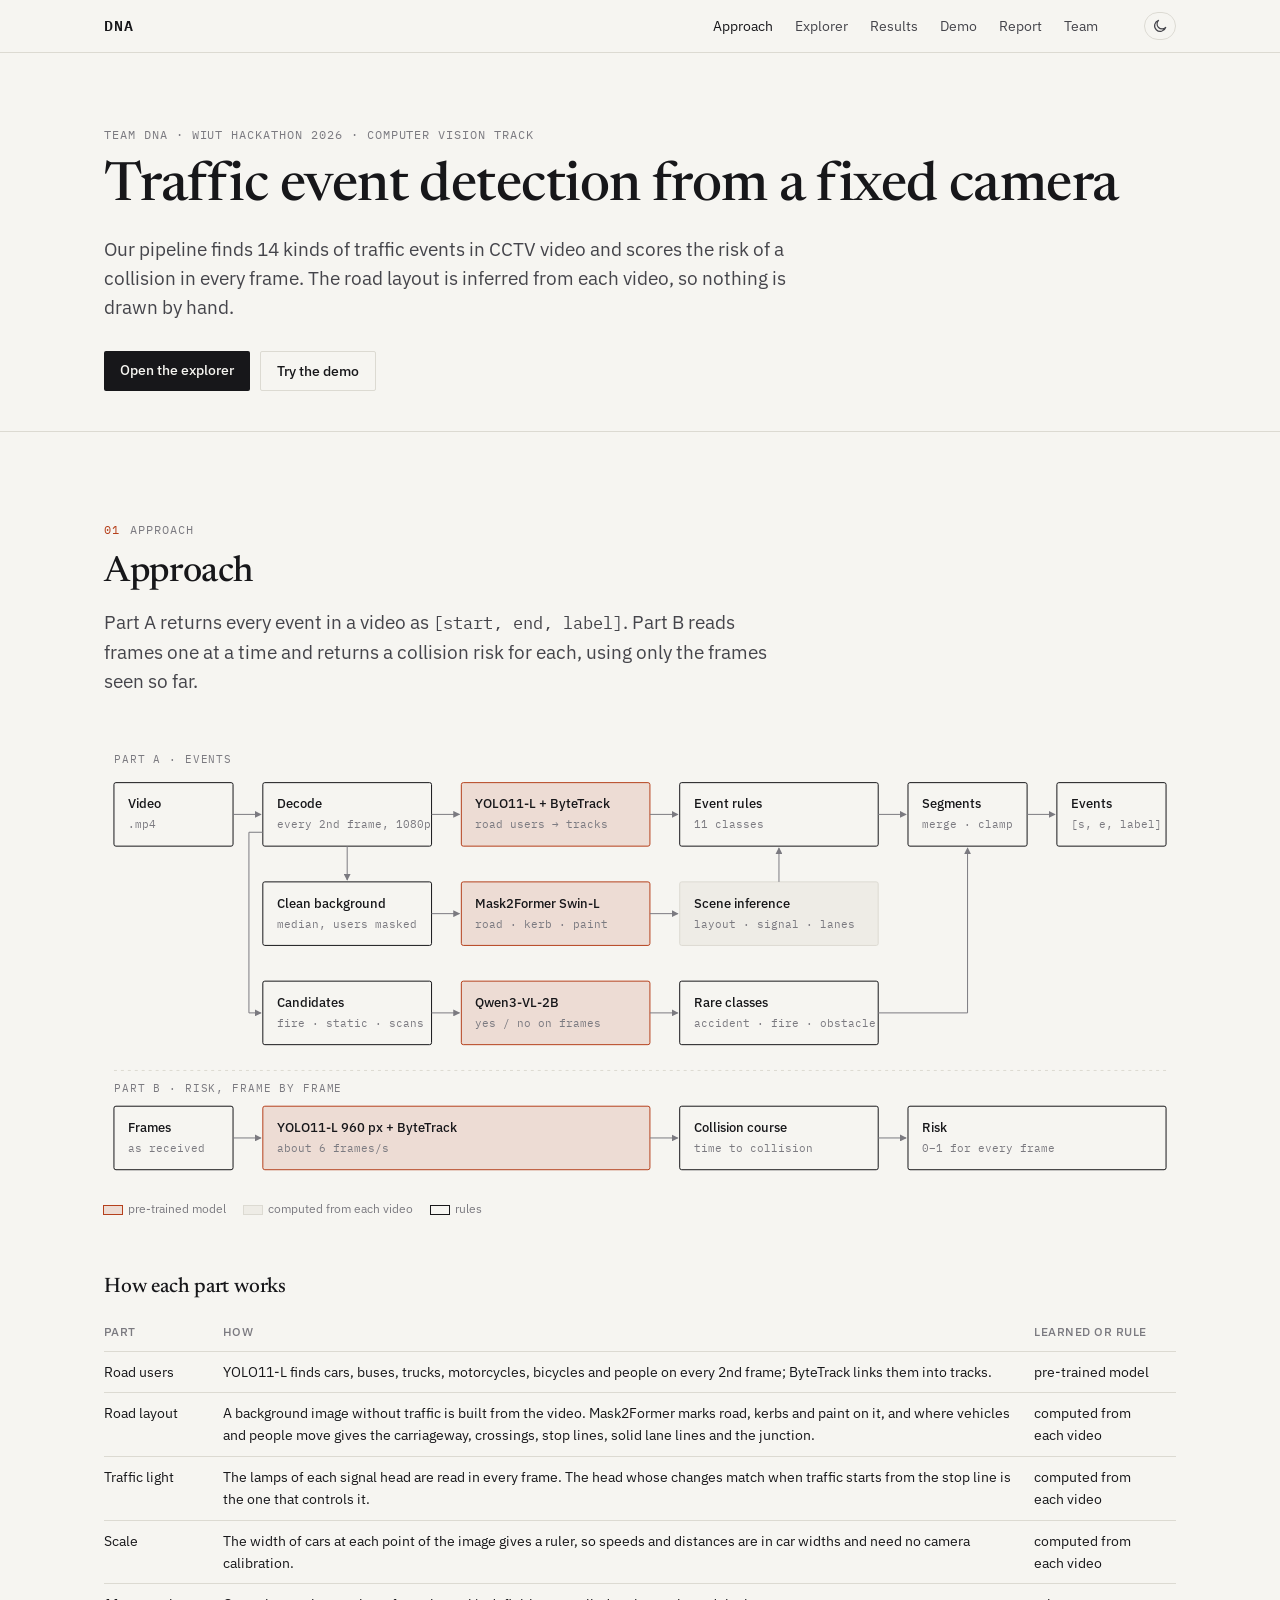
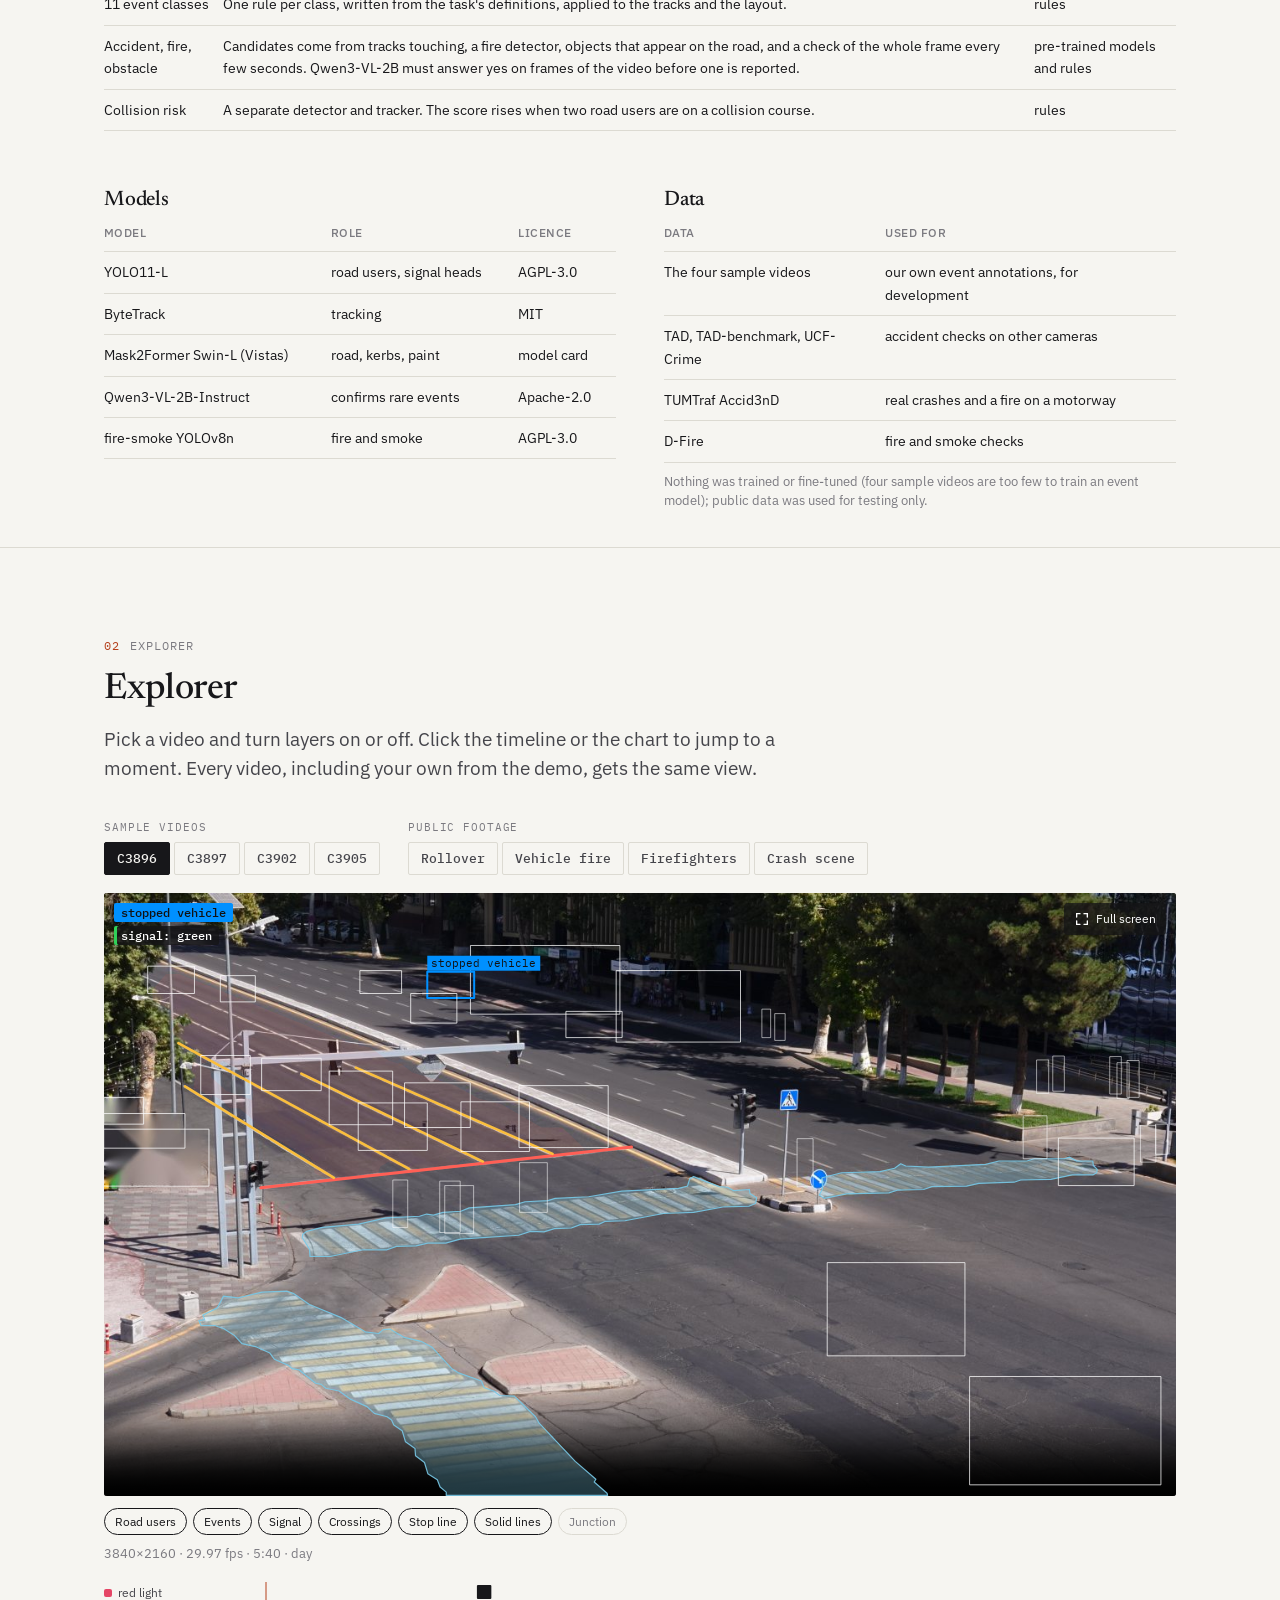
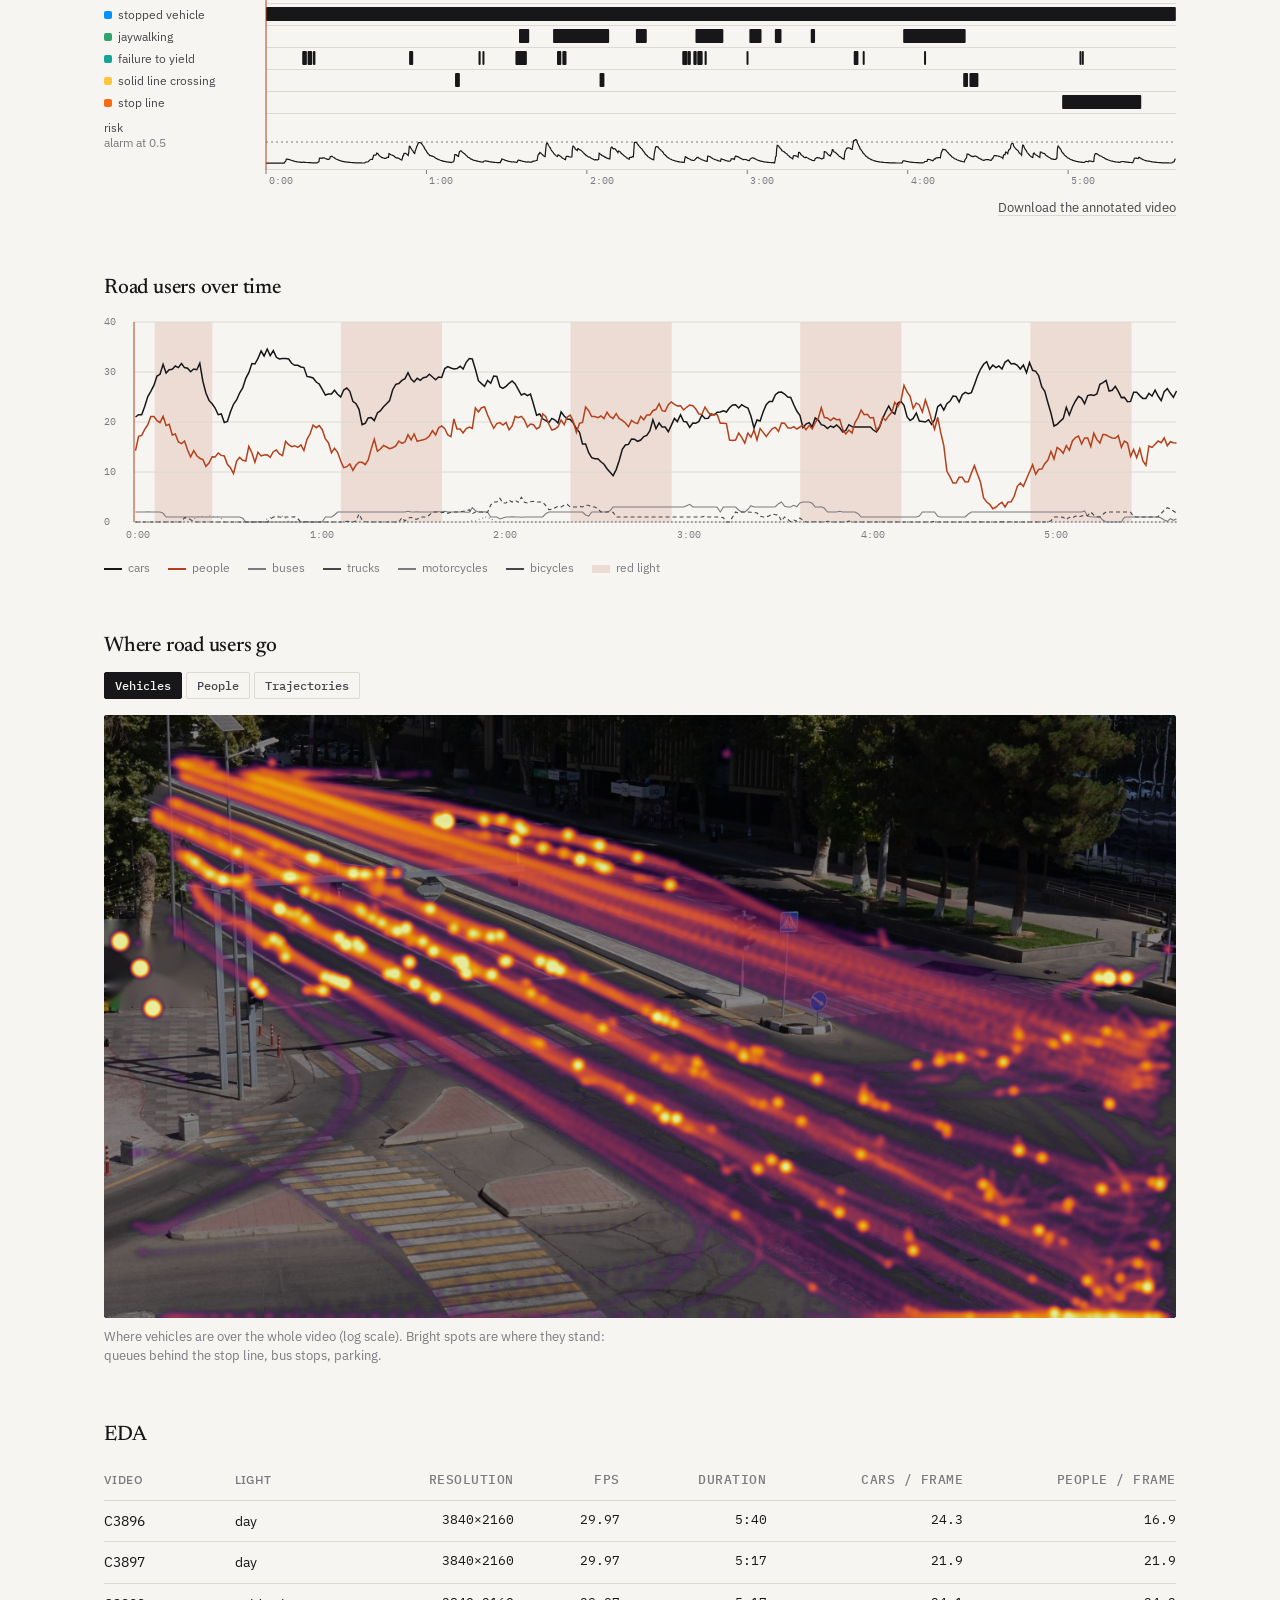
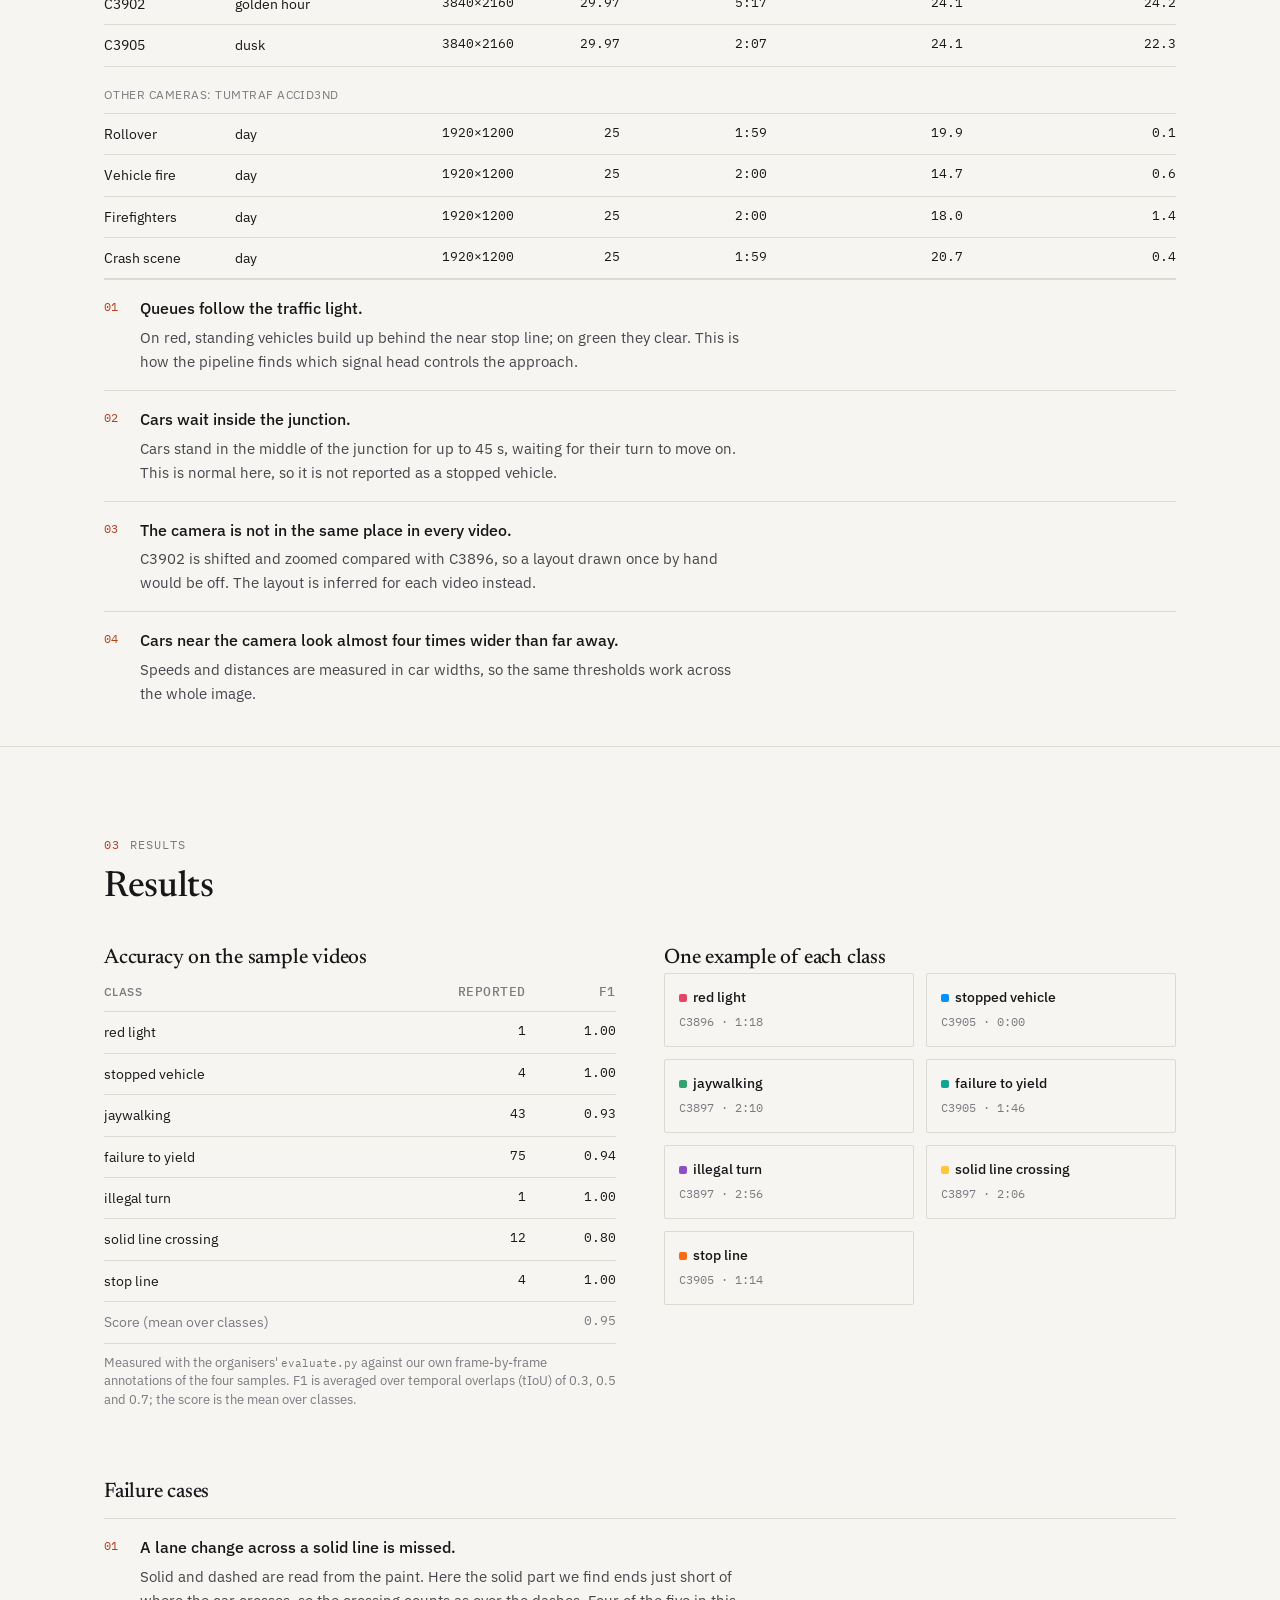
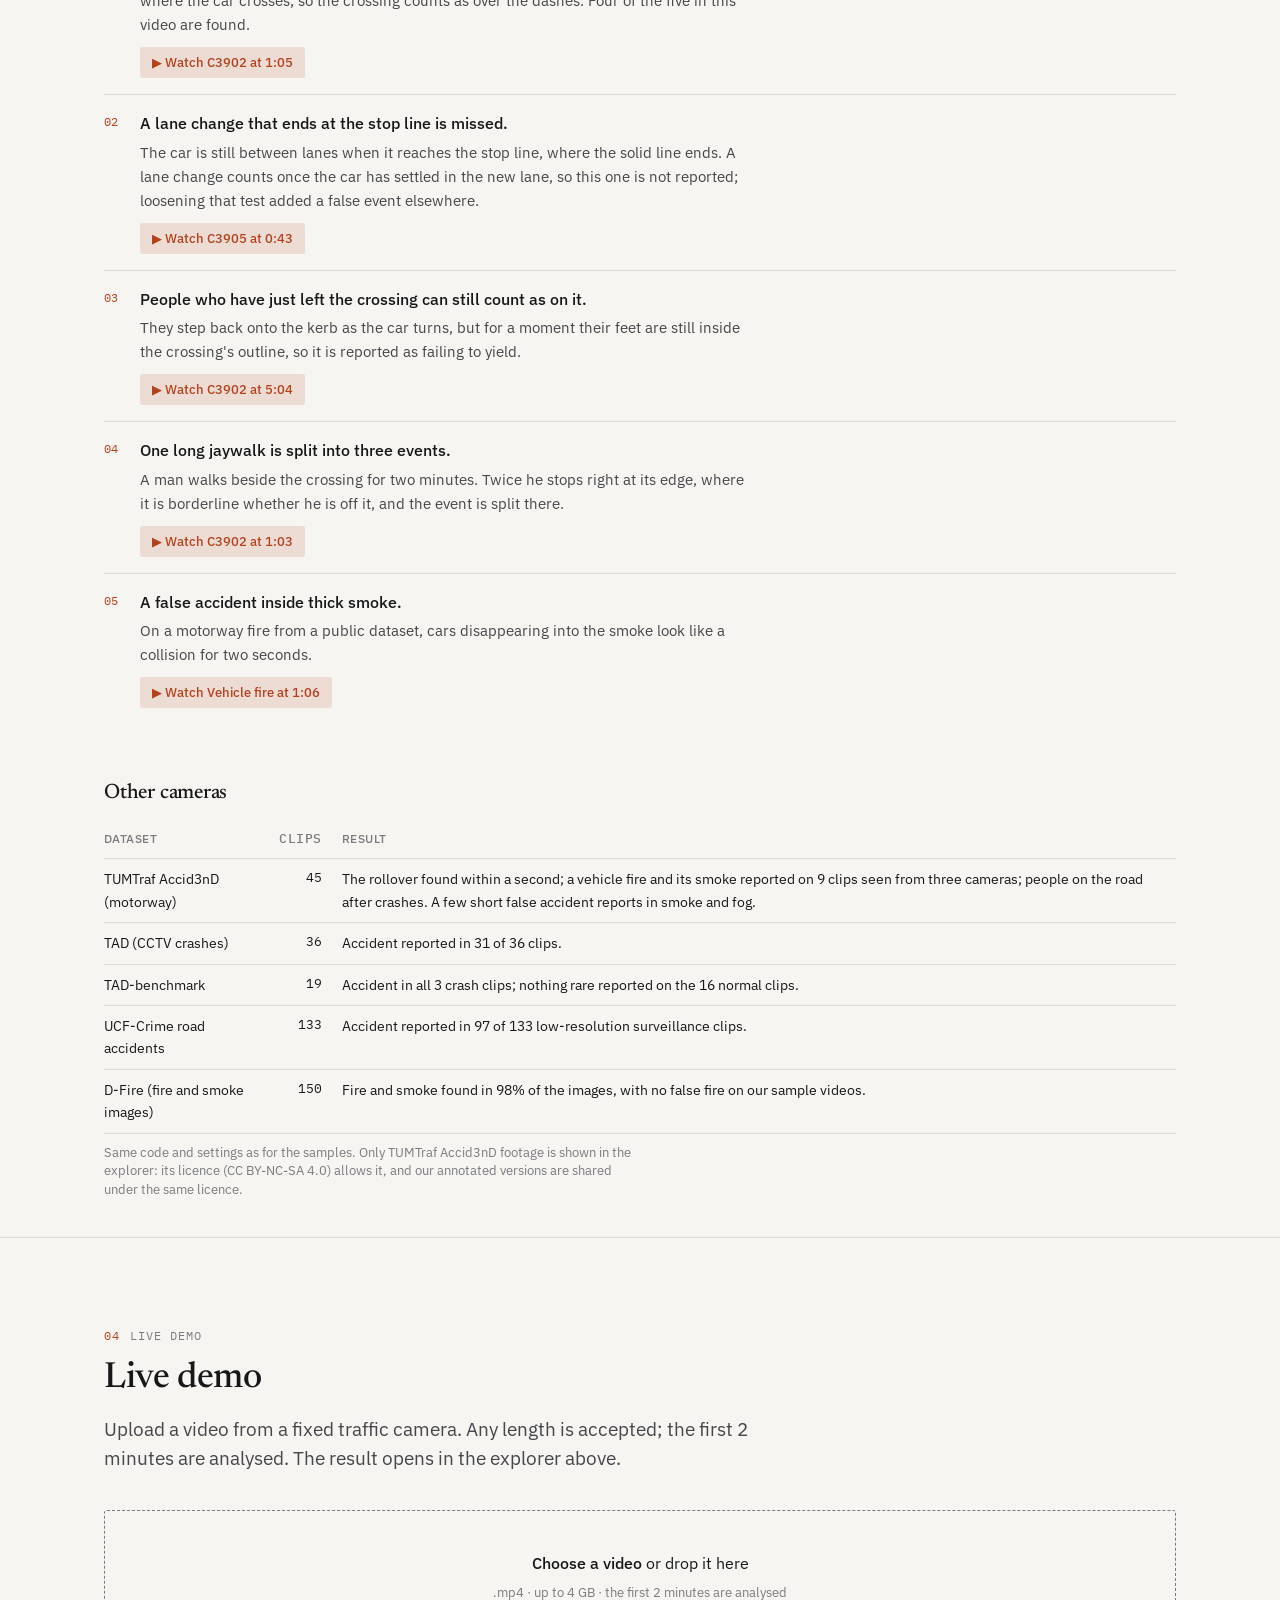
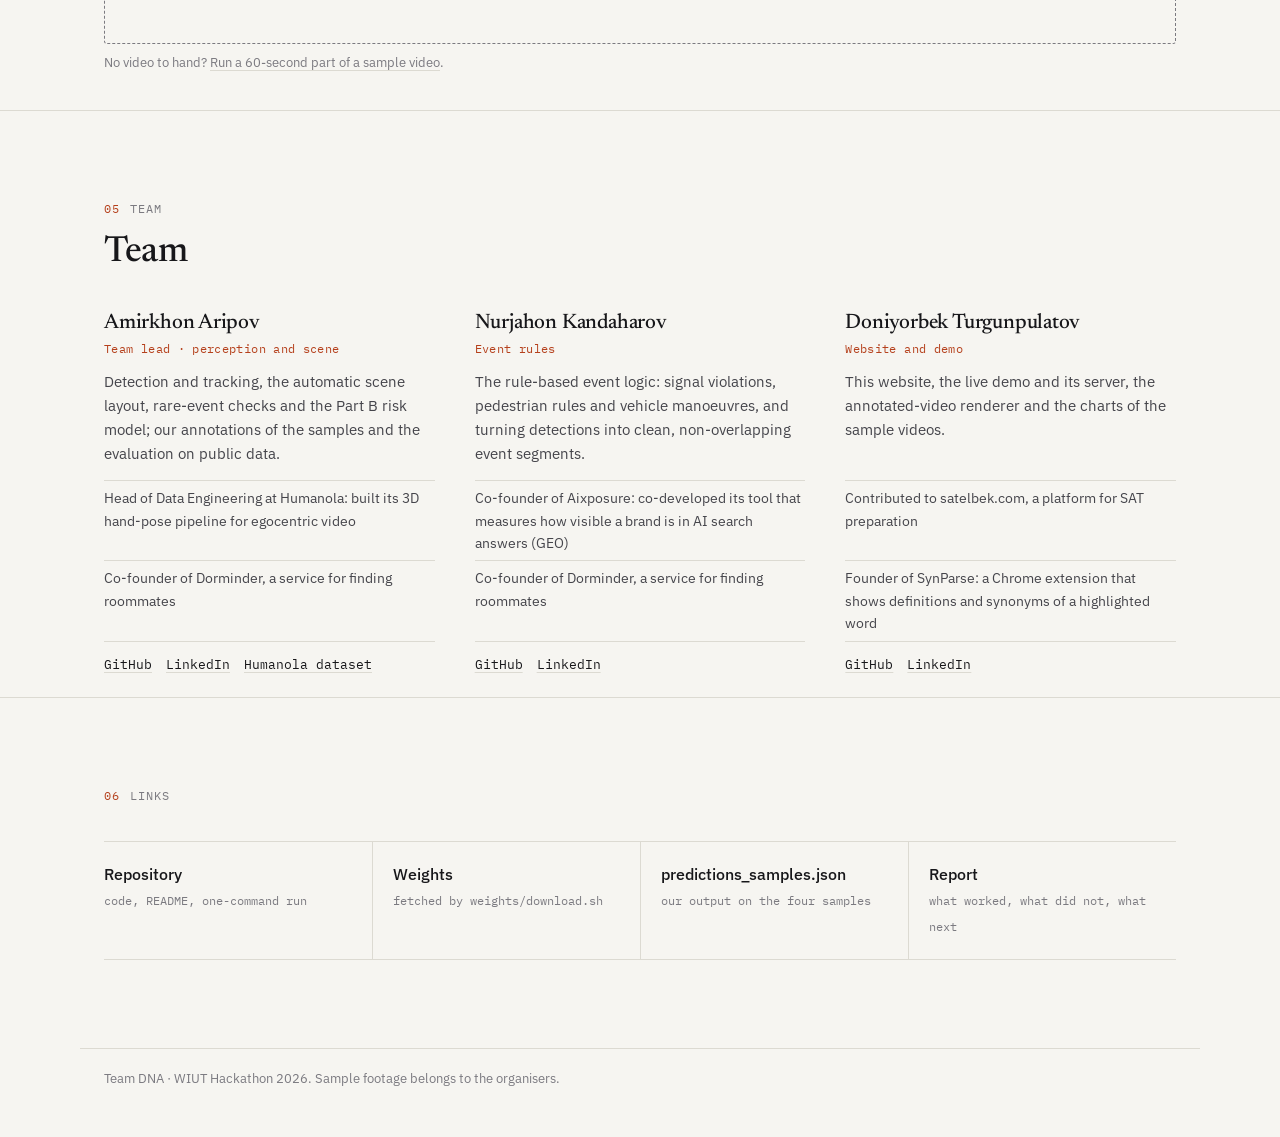
==== commit 668cda62: "Faster uploads via Google Drive, progress panel with cancel" ====
--- a/index.html
+++ b/index.html
@@ -273,9 +273,12 @@
       <b>Choose a video</b> or drop it here
       <small>.mp4 · up to 4 GB · the first 2 minutes are analysed</small>
     </label>
-    <div class="progress"><div id="bar"></div></div>
-    <div class="status" id="status"></div>
-    <p class="caption">No video to hand? <a href="#" id="try-sample">Run a 60-second part of a sample video</a>.</p>
+    <div class="run" id="run" hidden>
+      <div class="run-head"><b id="run-name"></b><button type="button" class="run-cancel" id="cancel">Cancel</button></div>
+      <div class="progress"><div id="bar"></div></div>
+      <div class="status" id="status" aria-live="polite"></div>
+    </div>
+    <p class="caption" id="demo-note">No video to hand? <a href="#" id="try-sample">Run a 60-second part of a sample video</a>.</p>
   </div>
 </section>
 
--- a/assets/site.css
+++ b/assets/site.css
@@ -166,12 +166,20 @@
 
 /* demo */
 .drop {
-  border: 1px dashed var(--muted); border-radius: 3px; padding: 40px 24px; text-align: center; cursor: pointer;
+  display: block; border: 1px dashed var(--muted); border-radius: 3px; padding: 40px 24px; text-align: center; cursor: pointer;
   transition: border-color .15s, background .15s;
 }
 .drop:hover, .drop.over { border-color: var(--ink); background: var(--panel); }
 .drop b { font-weight: 500; }
 .drop small { display: block; color: var(--muted); margin-top: 6px; }
+.run { border: 1px solid var(--rule); border-radius: 3px; padding: 22px 24px; background: var(--panel); }
+.run[hidden], .drop[hidden], #demo-note[hidden] { display: none; }
+.run-head { display: flex; justify-content: space-between; align-items: center; gap: 16px; }
+.run-head b { font-weight: 500; overflow: hidden; text-overflow: ellipsis; white-space: nowrap; }
+.run-cancel { flex: none; font: 500 13px var(--sans); color: var(--ink); background: none; border: 1px solid var(--muted);
+  border-radius: 2px; padding: 6px 12px; cursor: pointer; }
+.run-cancel:hover { border-color: var(--ink); }
+.run .progress { height: 6px; border-radius: 3px; margin-top: 18px; }
 .progress { height: 3px; background: var(--rule); margin-top: 16px; overflow: hidden; }
 .progress div { height: 100%; width: 0; background: var(--accent); transition: width .3s; }
 .status { font: 13px var(--mono); color: var(--muted); margin-top: 10px; min-height: 1.4em; }
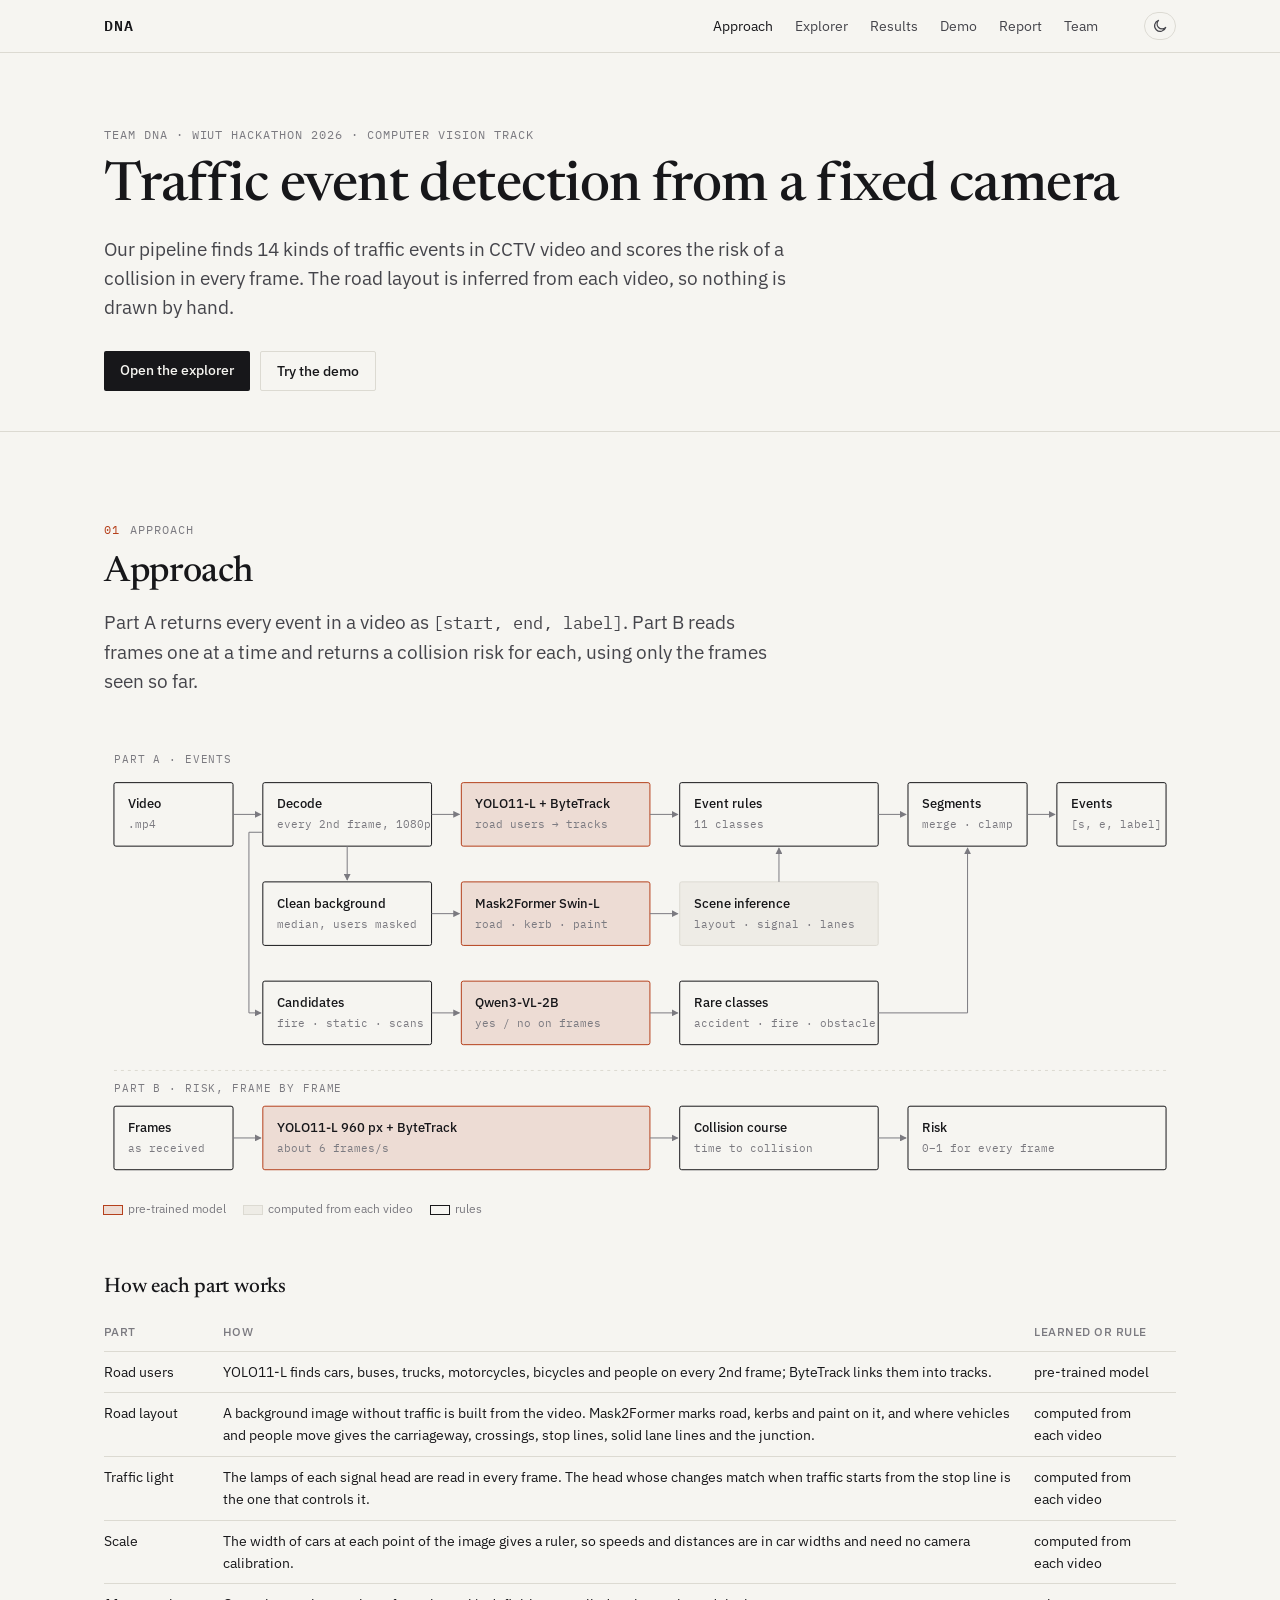
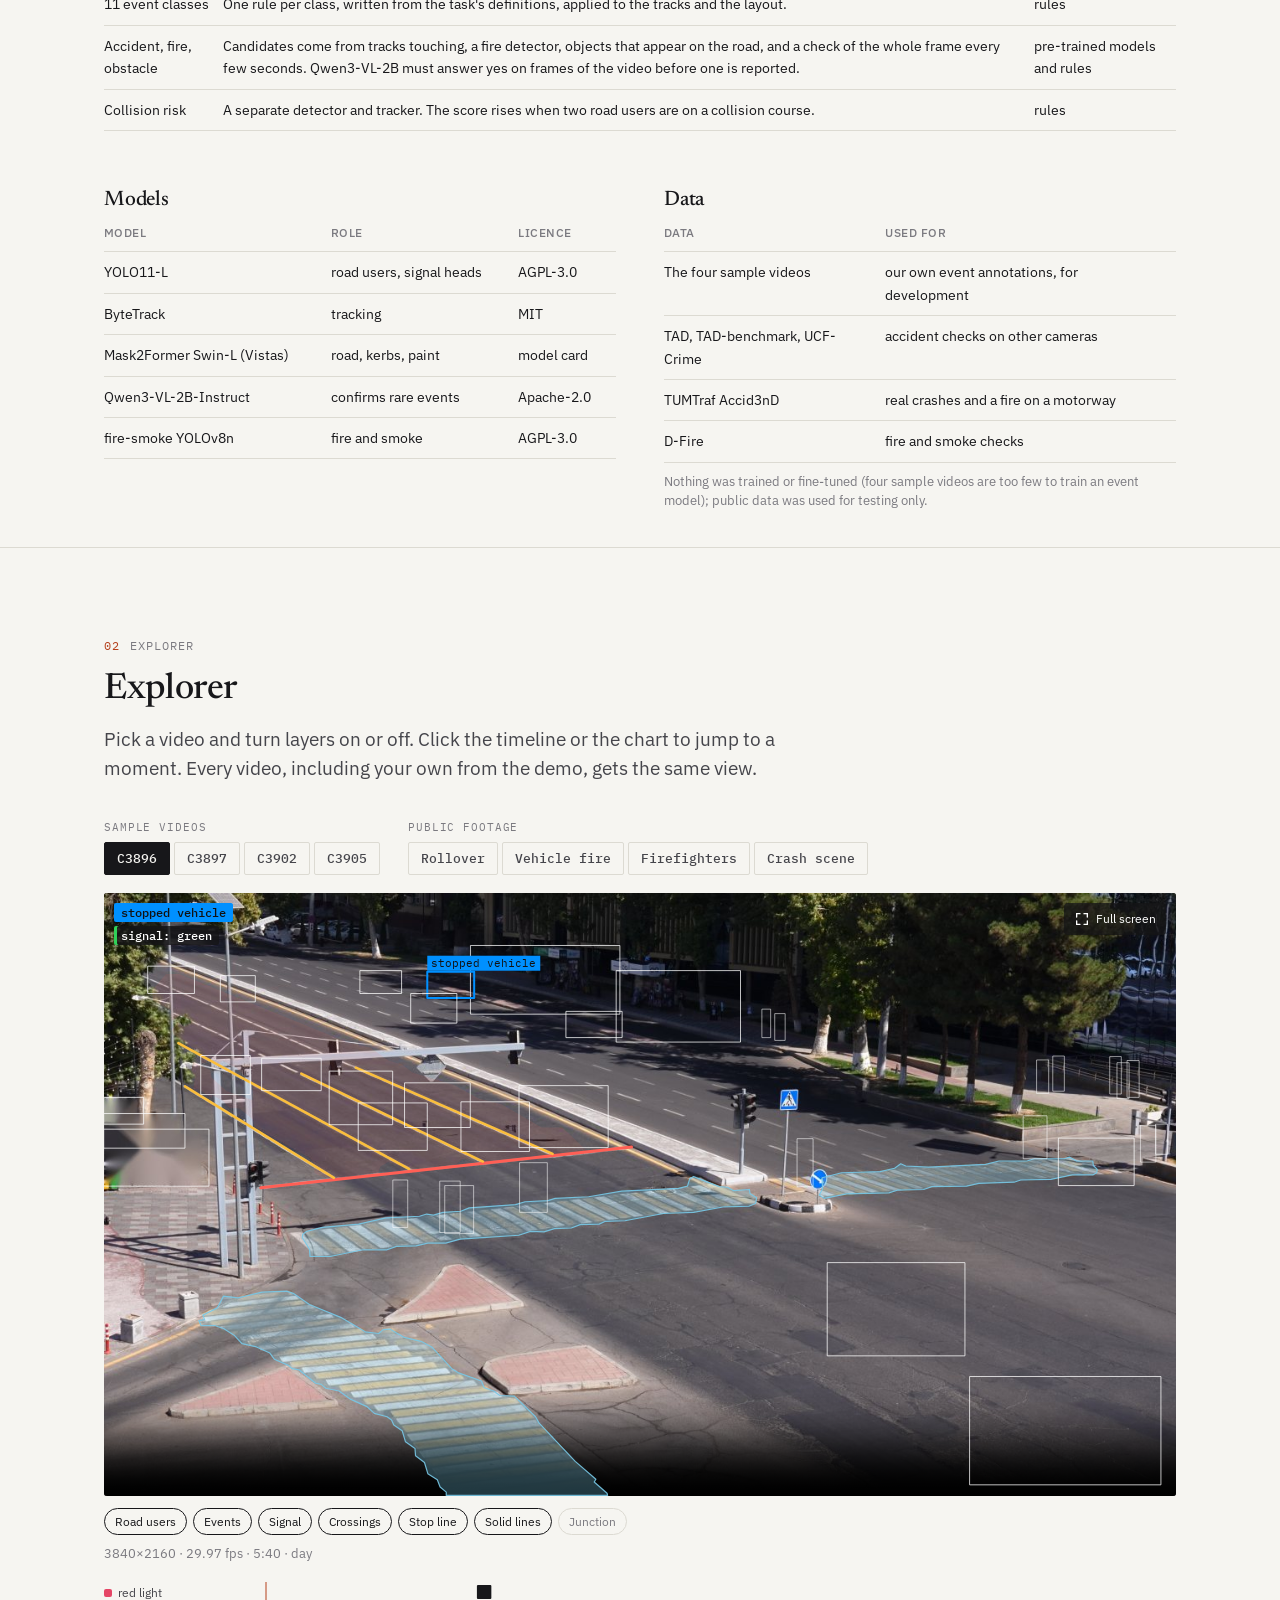
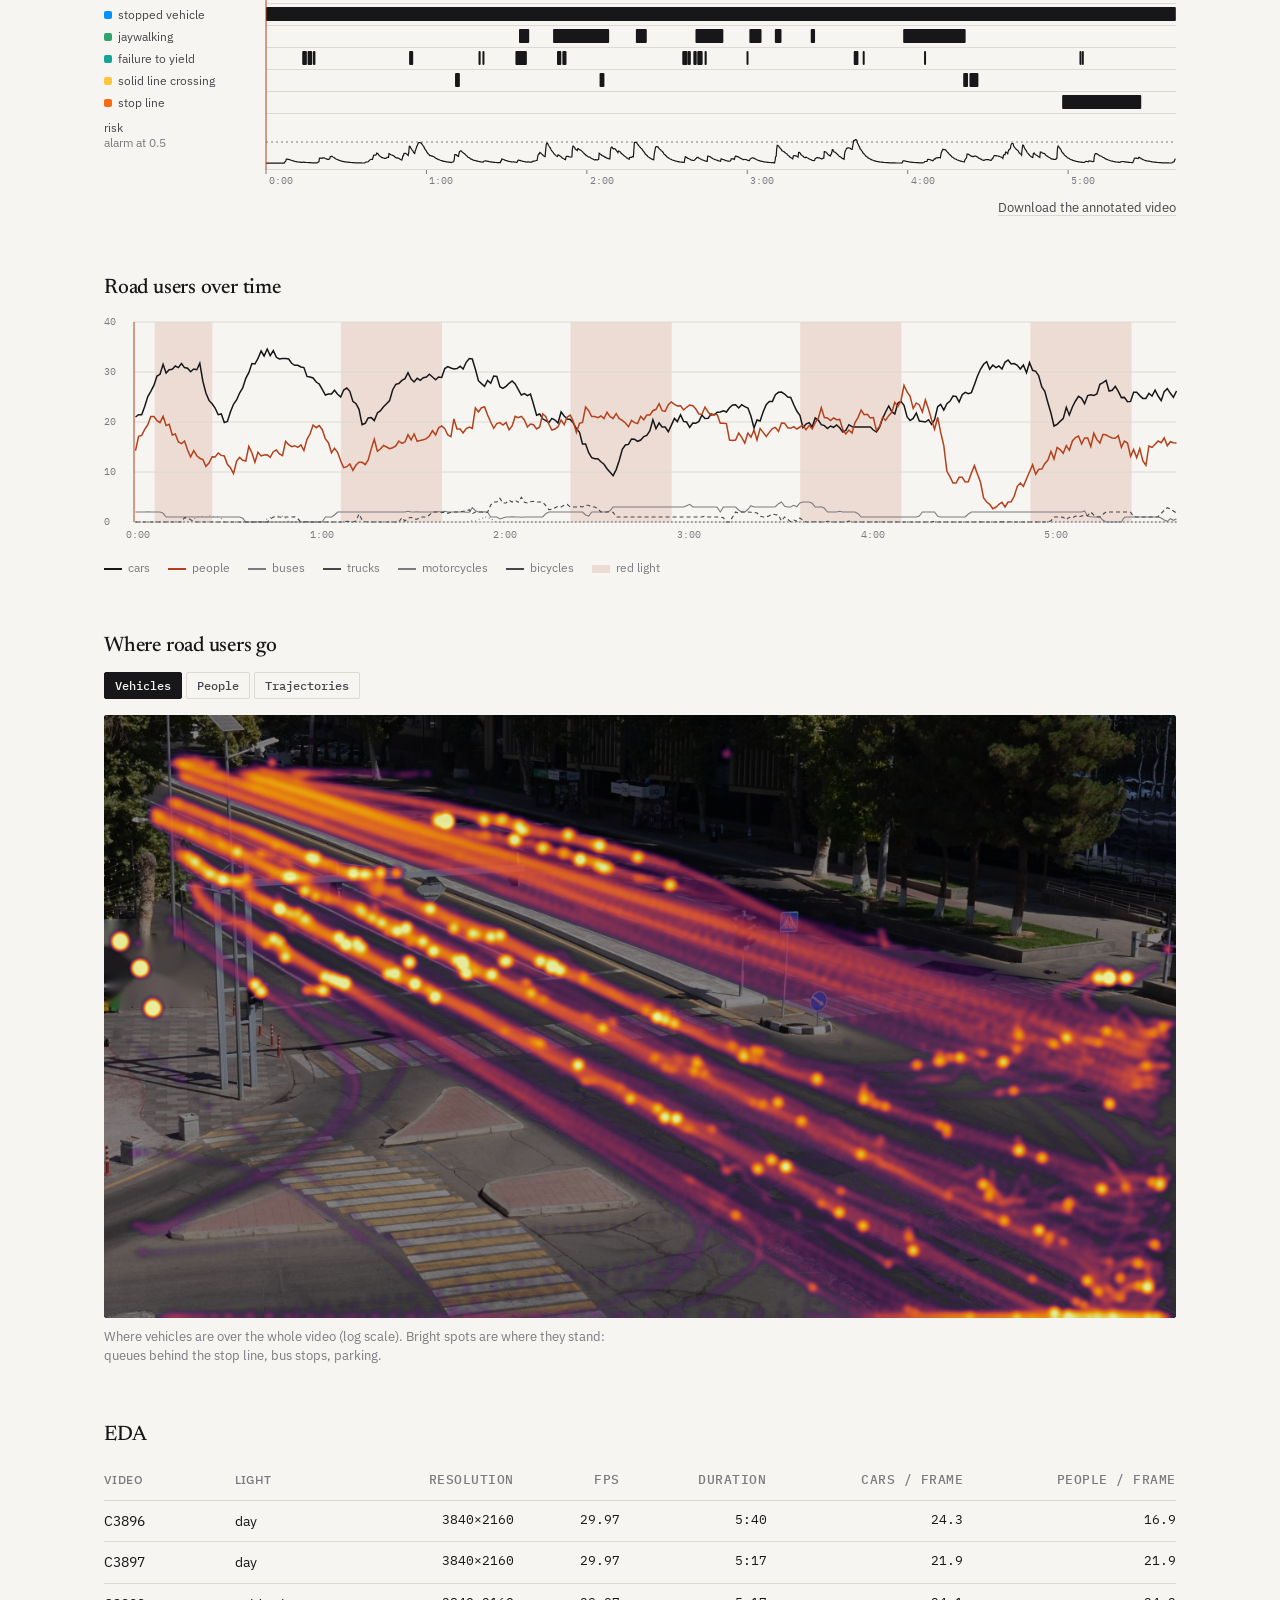
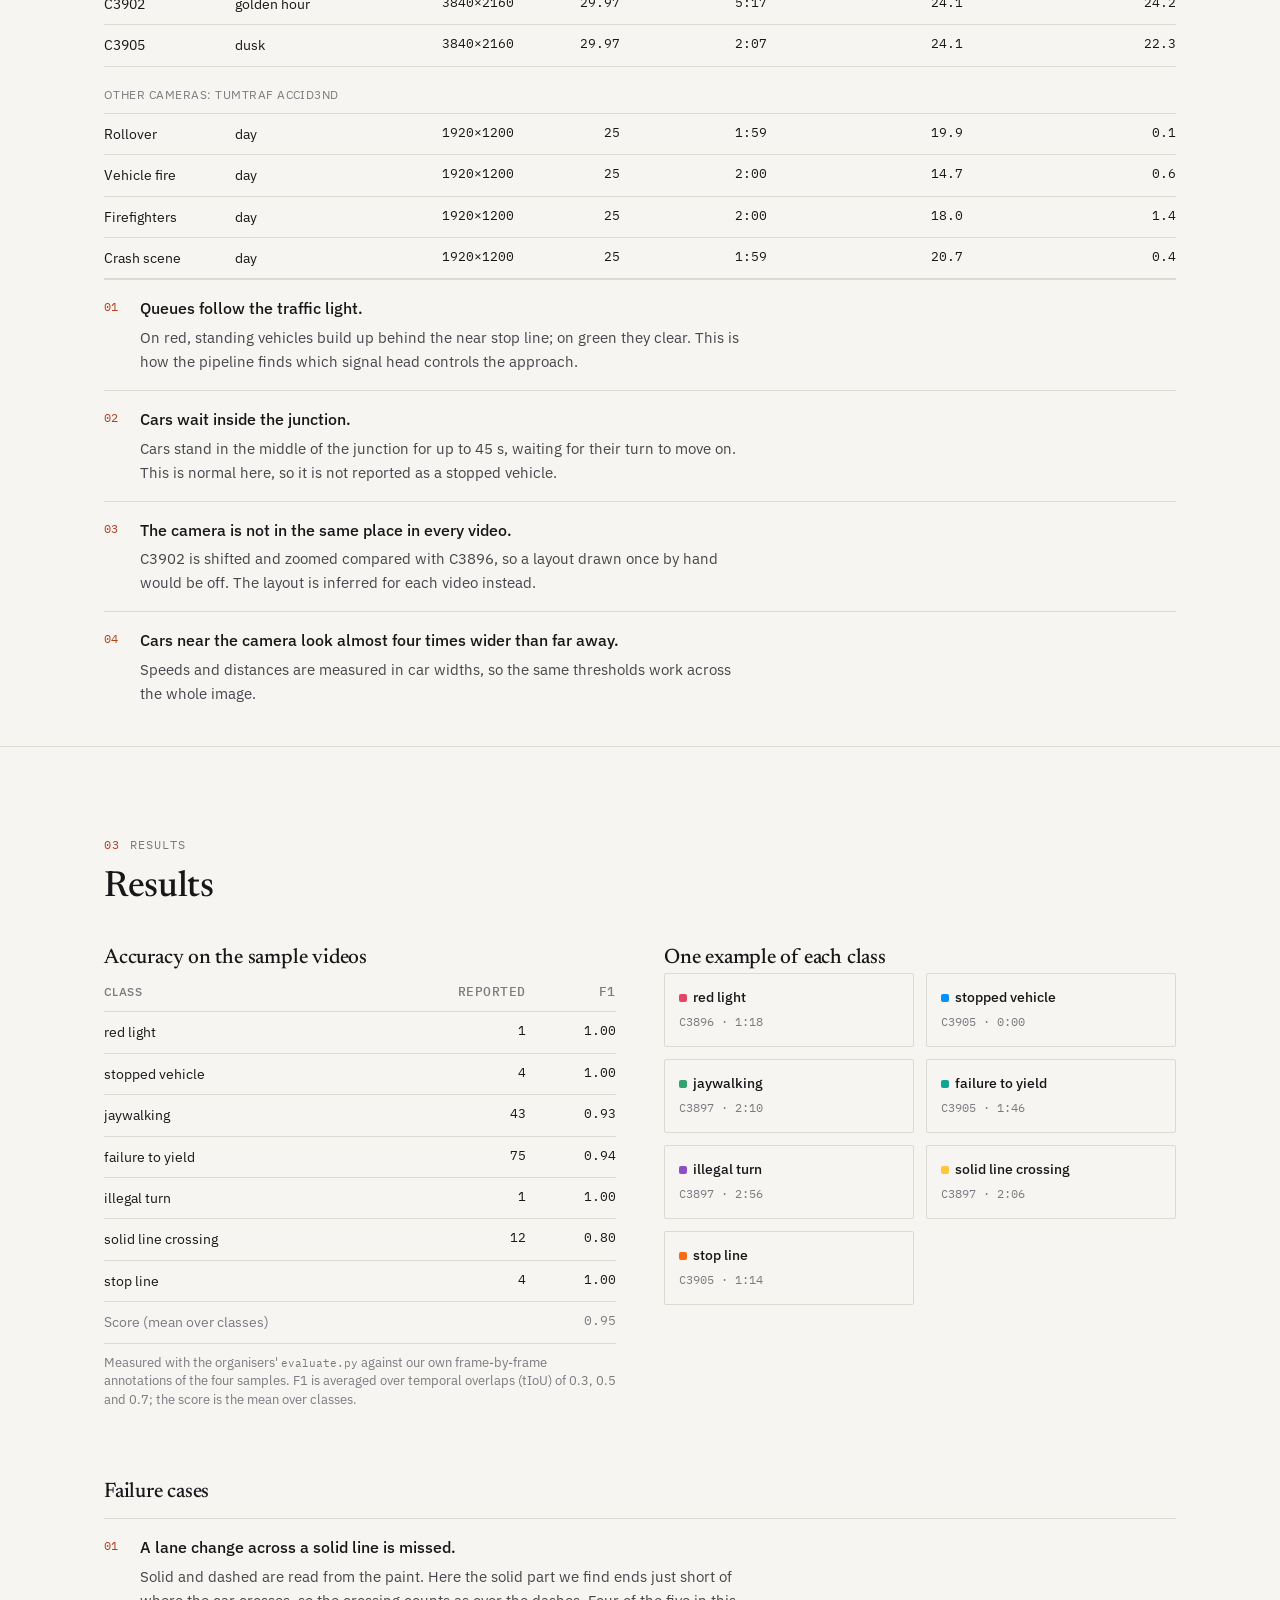
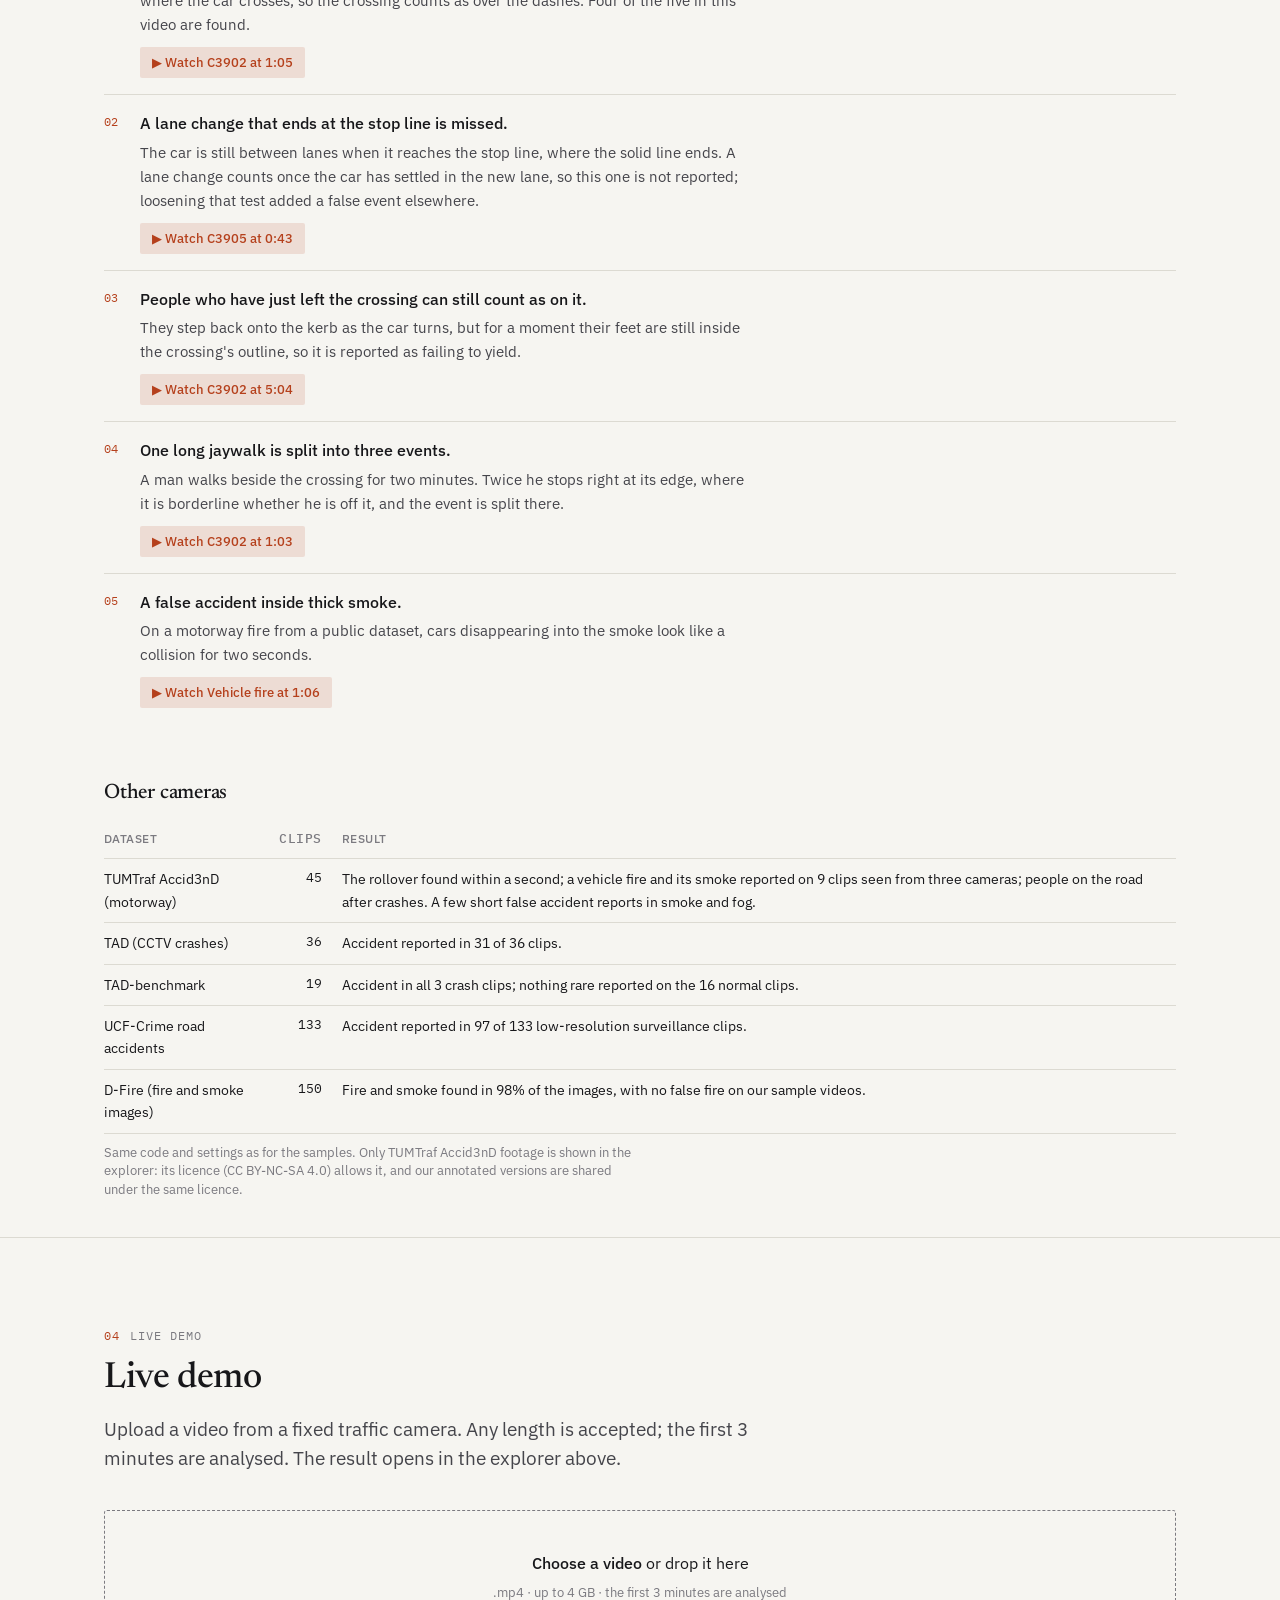
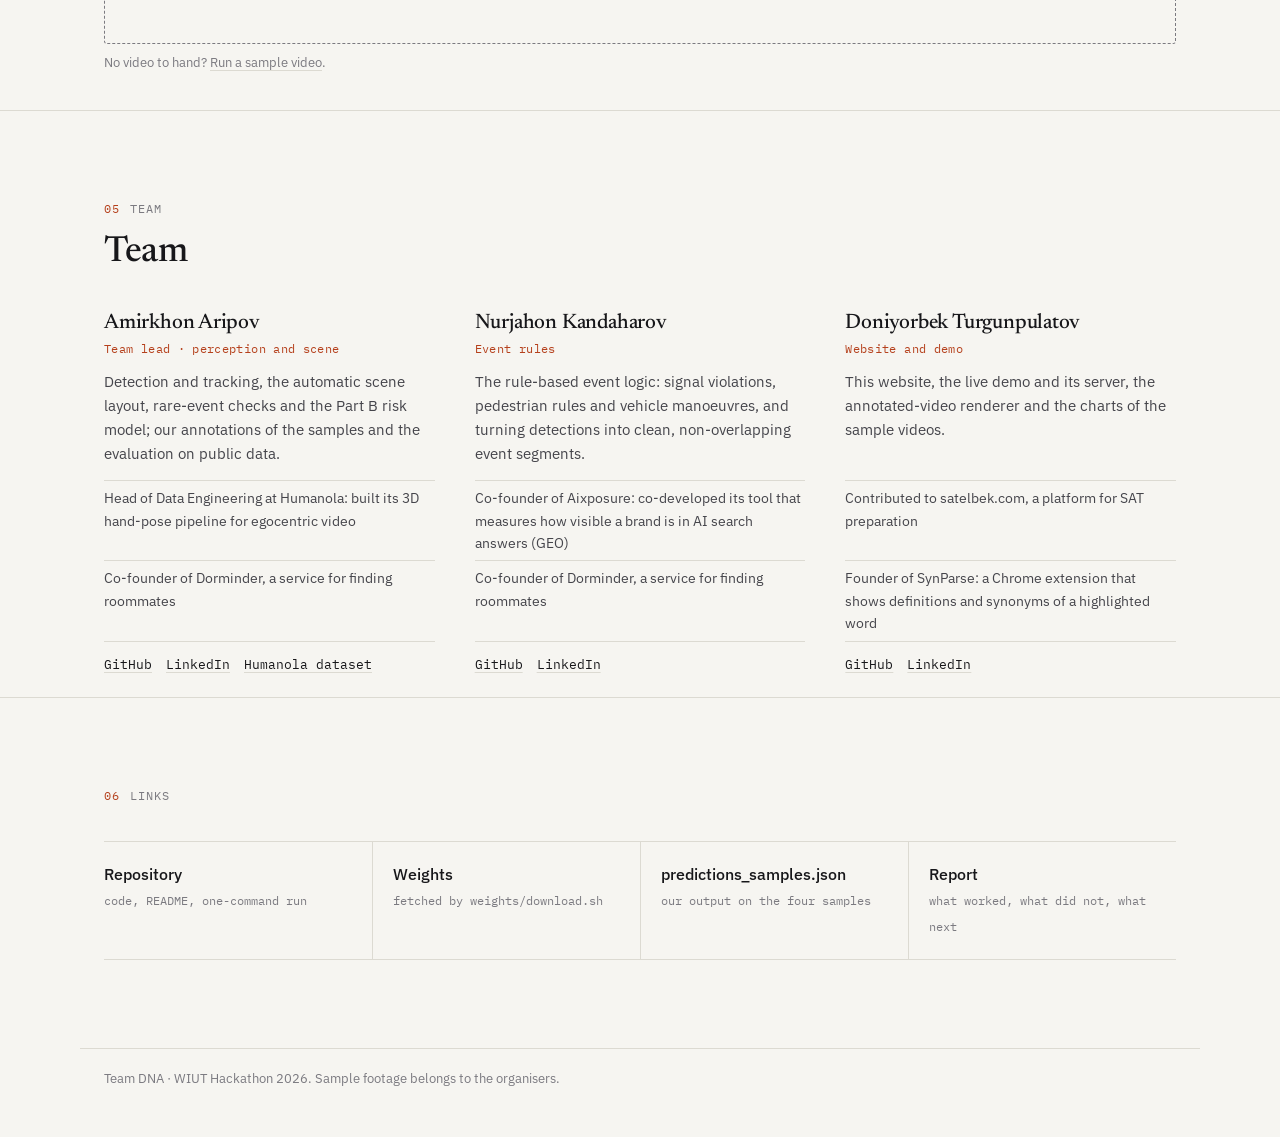
==== commit 2009939c: "Faster uploads" ====
--- a/index.html
+++ b/index.html
@@ -265,20 +265,20 @@
     <div class="head">
       <div class="kicker"><span>04</span>Live demo</div>
       <h2>Live demo</h2>
-      <p class="lede">Upload a video from a fixed traffic camera. Any length is accepted; the first 2 minutes are analysed.
+      <p class="lede">Upload a video from a fixed traffic camera. Any length is accepted; the first 3 minutes are analysed.
         The result opens in the explorer above.</p>
     </div>
     <label class="drop" id="drop">
       <input type="file" accept="video/mp4,video/quicktime" hidden id="file">
       <b>Choose a video</b> or drop it here
-      <small>.mp4 · up to 4 GB · the first 2 minutes are analysed</small>
+      <small>.mp4 · up to 4 GB · the first 3 minutes are analysed</small>
     </label>
     <div class="run" id="run" hidden>
       <div class="run-head"><b id="run-name"></b><button type="button" class="run-cancel" id="cancel">Cancel</button></div>
       <div class="progress"><div id="bar"></div></div>
       <div class="status" id="status" aria-live="polite"></div>
     </div>
-    <p class="caption" id="demo-note">No video to hand? <a href="#" id="try-sample">Run a 60-second part of a sample video</a>.</p>
+    <p class="caption" id="demo-note">No video to hand? <a href="#" id="try-sample">Run a sample video</a>.</p>
   </div>
 </section>
 
